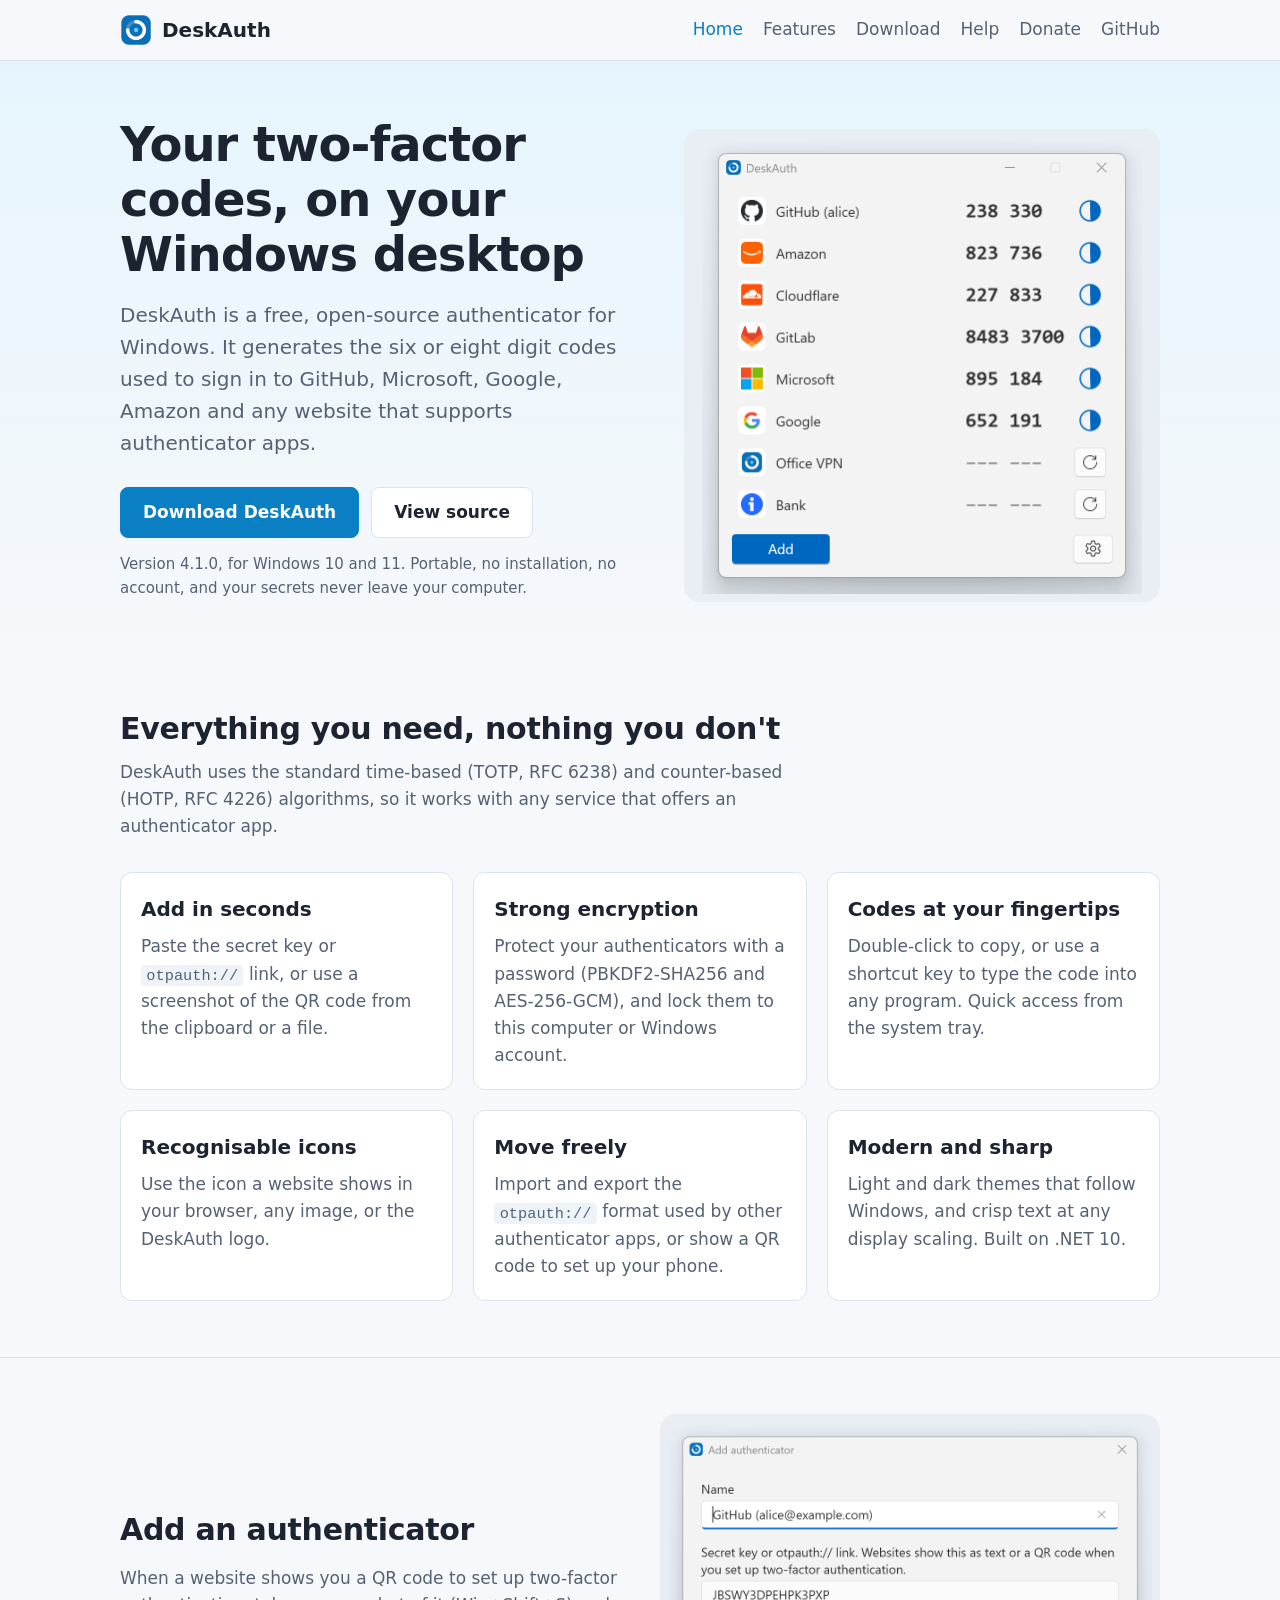
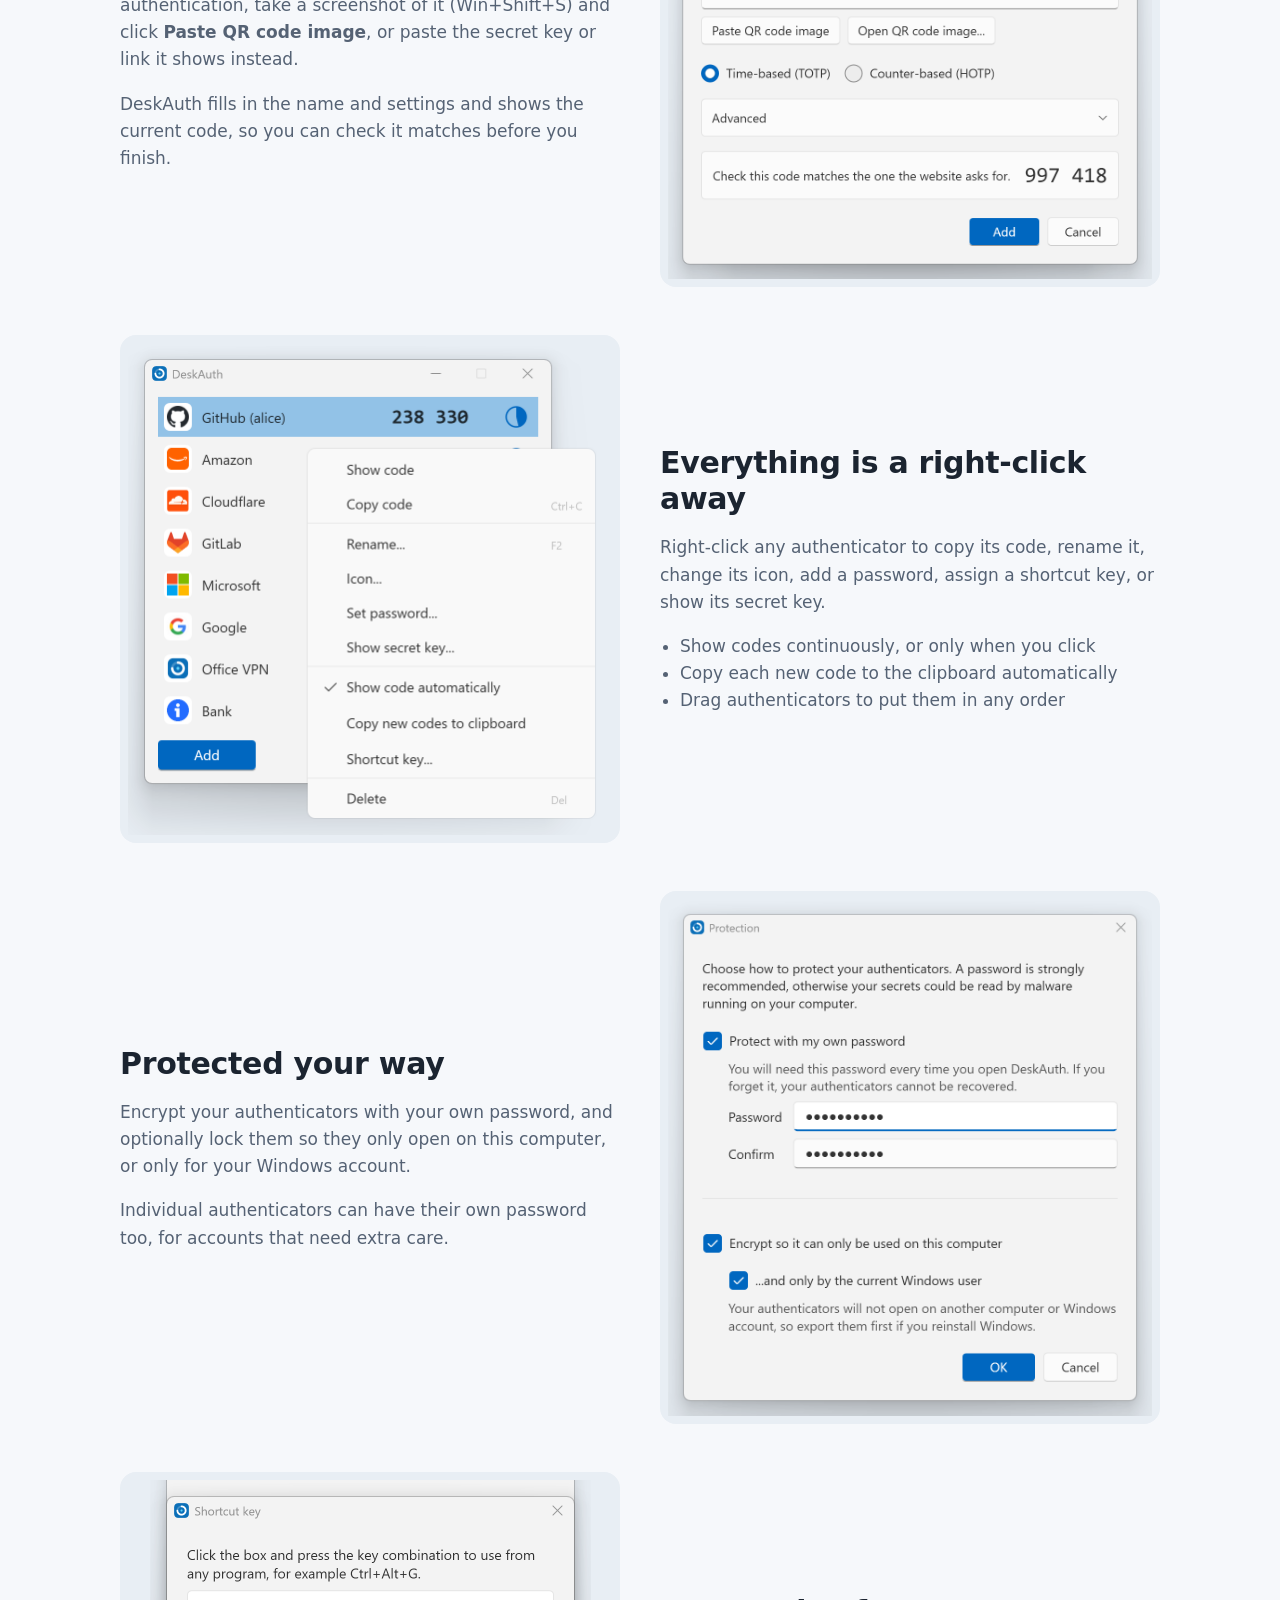
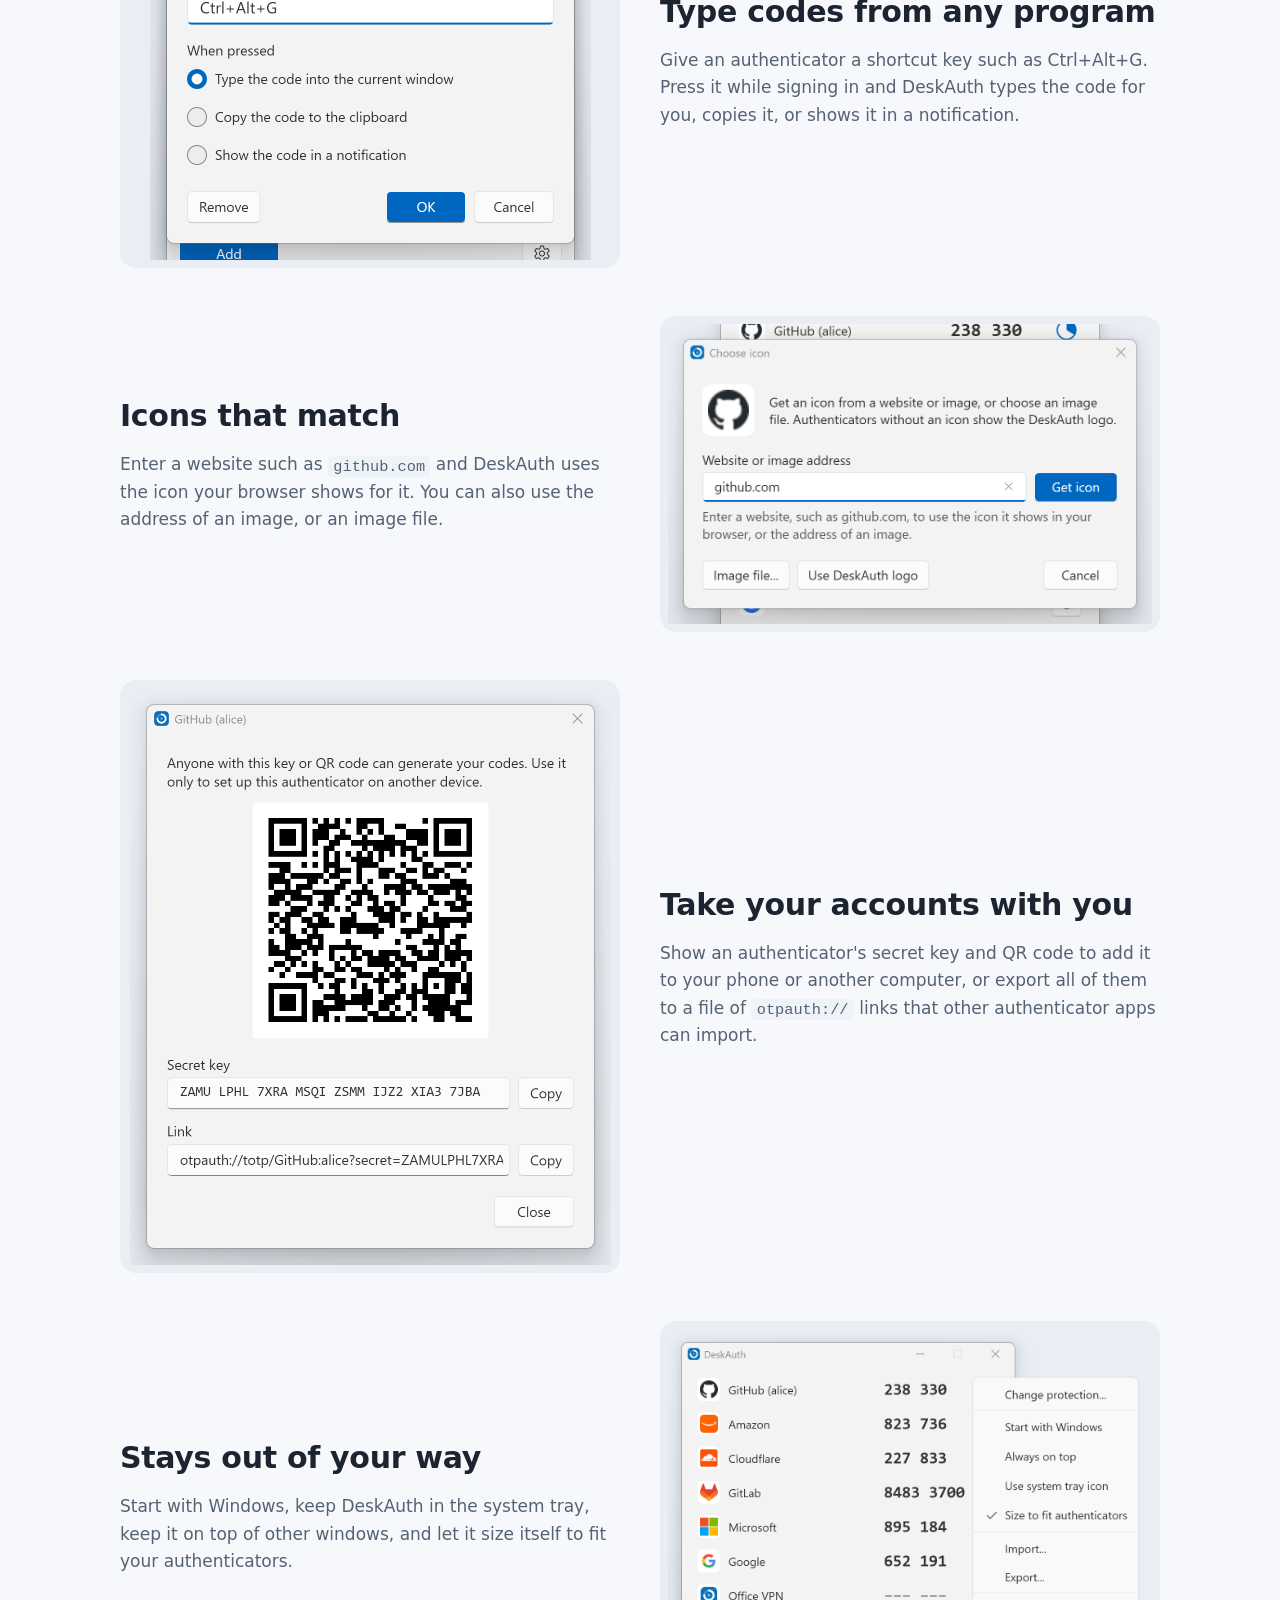
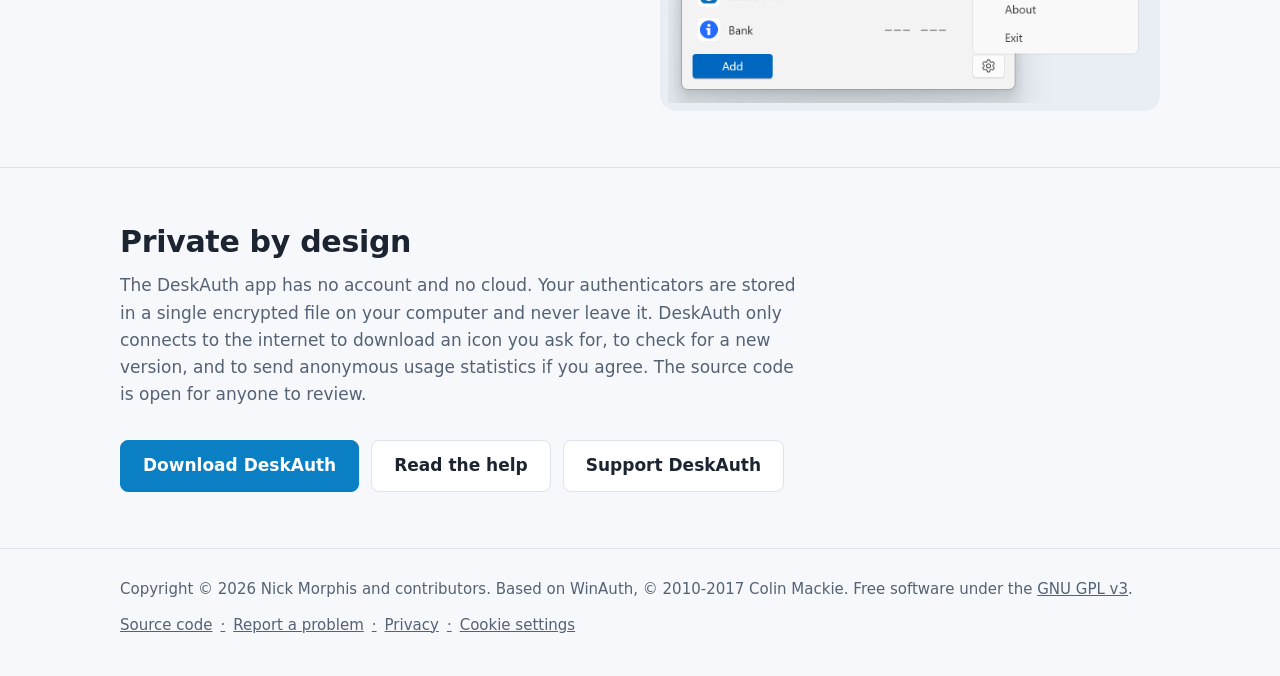
==== docs/index.html @ fa95bef2 "Notify users of new releases and keep the website on the latest version The app asks GitHub for the " ====
<!doctype html>
<html lang="en">
<head>
  <meta charset="utf-8">
  <meta name="viewport" content="width=device-width, initial-scale=1">
  <title>DeskAuth - Two-factor authenticator for Windows</title>
  <meta name="description" content="DeskAuth is a free, open-source two-factor authenticator for Windows. It generates TOTP and HOTP codes for GitHub, Microsoft, Google, Amazon and any site that supports authenticator apps.">
  <meta name="color-scheme" content="light dark">
  <link rel="canonical" href="https://deskauth.com/">
  <link rel="icon" href="favicon.ico">
  <link rel="stylesheet" href="css/site.css">
  <script src="js/analytics.js" defer></script>
</head>
<body>
  <header class="site-header">
    <div class="container">
      <a class="brand" href="index.html"><img src="images/logo-64.png" alt="" width="32" height="32">DeskAuth</a>
      <nav class="site-nav" aria-label="Main">
        <a href="index.html" aria-current="page">Home</a>
        <a href="#features">Features</a>
        <a href="download.html">Download</a>
        <a href="help.html">Help</a>
        <a href="donate.html">Donate</a>
        <a href="https://github.com/DeskAuth/DeskAuth">GitHub</a>
      </nav>
    </div>
  </header>

  <main>
    <div class="hero">
      <div class="container">
        <div>
          <h1>Your two-factor codes, on your Windows desktop</h1>
          <p class="lead">DeskAuth is a free, open-source authenticator for Windows. It generates the six or eight digit codes used to sign in to GitHub, Microsoft, Google, Amazon and any website that supports authenticator apps.</p>
          <div class="buttons">
            <a class="button primary" href="download.html">Download DeskAuth</a>
            <a class="button" href="https://github.com/DeskAuth/DeskAuth">View source</a>
          </div>
          <p class="note">Version <span data-version>4.1.0</span>, for Windows 10 and 11. Portable, no installation, no account, and your secrets never leave your computer.</p>
        </div>
        <div class="hero-shot stage">
          <picture>
            <source srcset="images/screenshots/main-dark.png" media="(prefers-color-scheme: dark)">
            <img src="images/screenshots/main.png" width="441" height="458" alt="The DeskAuth window showing codes for GitHub, Amazon, Cloudflare, GitLab, Microsoft and Google">
          </picture>
        </div>
      </div>
    </div>

    <section id="features">
      <div class="container">
        <h2>Everything you need, nothing you don't</h2>
        <p class="section-intro">DeskAuth uses the standard time-based (TOTP, RFC 6238) and counter-based (HOTP, RFC 4226) algorithms, so it works with any service that offers an authenticator app.</p>
        <div class="feature-grid">
          <div class="feature">
            <h3>Add in seconds</h3>
            <p>Paste the secret key or <code>otpauth://</code> link, or use a screenshot of the QR code from the clipboard or a file.</p>
          </div>
          <div class="feature">
            <h3>Strong encryption</h3>
            <p>Protect your authenticators with a password (PBKDF2-SHA256 and AES-256-GCM), and lock them to this computer or Windows account.</p>
          </div>
          <div class="feature">
            <h3>Codes at your fingertips</h3>
            <p>Double-click to copy, or use a shortcut key to type the code into any program. Quick access from the system tray.</p>
          </div>
          <div class="feature">
            <h3>Recognisable icons</h3>
            <p>Use the icon a website shows in your browser, any image, or the DeskAuth logo.</p>
          </div>
          <div class="feature">
            <h3>Move freely</h3>
            <p>Import and export the <code>otpauth://</code> format used by other authenticator apps, or show a QR code to set up your phone.</p>
          </div>
          <div class="feature">
            <h3>Modern and sharp</h3>
            <p>Light and dark themes that follow Windows, and crisp text at any display scaling. Built on .NET 10.</p>
          </div>
        </div>
      </div>
    </section>

    <section>
      <div class="container">
        <div class="showcase">
          <div class="showcase-text">
            <h2>Add an authenticator</h2>
            <p>When a website shows you a QR code to set up two-factor authentication, take a screenshot of it (Win+Shift+S) and click <strong>Paste QR code image</strong>, or paste the secret key or link it shows instead.</p>
            <p>DeskAuth fills in the name and settings and shows the current code, so you can check it matches before you finish.</p>
          </div>
          <div class="stage">
            <picture>
              <source srcset="images/screenshots/add-dark.png" media="(prefers-color-scheme: dark)">
              <img src="images/screenshots/add.png" width="541" height="510" alt="The Add authenticator dialog with a GitHub link filled in and the current code shown" loading="lazy">
            </picture>
          </div>
        </div>

        <div class="showcase reverse">
          <div class="showcase-text">
            <h2>Everything is a right-click away</h2>
            <p>Right-click any authenticator to copy its code, rename it, change its icon, add a password, assign a shortcut key, or show its secret key.</p>
            <ul>
              <li>Show codes continuously, or only when you click</li>
              <li>Copy each new code to the clipboard automatically</li>
              <li>Drag authenticators to put them in any order</li>
            </ul>
          </div>
          <div class="stage">
            <picture>
              <source srcset="images/screenshots/menu-dark.png" media="(prefers-color-scheme: dark)">
              <img src="images/screenshots/menu.png" width="485" height="493" alt="The right-click menu for an authenticator" loading="lazy">
            </picture>
          </div>
        </div>

        <div class="showcase">
          <div class="showcase-text">
            <h2>Protected your way</h2>
            <p>Encrypt your authenticators with your own password, and optionally lock them so they only open on this computer, or only for your Windows account.</p>
            <p>Individual authenticators can have their own password too, for accounts that need extra care.</p>
          </div>
          <div class="stage">
            <picture>
              <source srcset="images/screenshots/protection-dark.png" media="(prefers-color-scheme: dark)">
              <img src="images/screenshots/protection.png" width="521" height="557" alt="The Protection dialog with password and Windows account options" loading="lazy">
            </picture>
          </div>
        </div>

        <div class="showcase reverse">
          <div class="showcase-text">
            <h2>Type codes from any program</h2>
            <p>Give an authenticator a shortcut key such as Ctrl+Alt+G. Press it while signing in and DeskAuth types the code for you, copies it, or shows it in a notification.</p>
          </div>
          <div class="stage">
            <picture>
              <source srcset="images/screenshots/hotkey-dark.png" media="(prefers-color-scheme: dark)">
              <img src="images/screenshots/hotkey.png" width="441" height="380" alt="The Shortcut key dialog set to Ctrl+Alt+G" loading="lazy">
            </picture>
          </div>
        </div>

        <div class="showcase">
          <div class="showcase-text">
            <h2>Icons that match</h2>
            <p>Enter a website such as <code>github.com</code> and DeskAuth uses the icon your browser shows for it. You can also use the address of an image, or an image file.</p>
          </div>
          <div class="stage">
            <picture>
              <source srcset="images/screenshots/icon-dark.png" media="(prefers-color-scheme: dark)">
              <img src="images/screenshots/icon.png" width="521" height="324" alt="The Choose icon dialog with github.com entered" loading="lazy">
            </picture>
          </div>
        </div>

        <div class="showcase reverse">
          <div class="showcase-text">
            <h2>Take your accounts with you</h2>
            <p>Show an authenticator's secret key and QR code to add it to your phone or another computer, or export all of them to a file of <code>otpauth://</code> links that other authenticator apps can import.</p>
          </div>
          <div class="stage">
            <picture>
              <source srcset="images/screenshots/secret-dark.png" media="(prefers-color-scheme: dark)">
              <img src="images/screenshots/secret.png" width="481" height="576" alt="The secret key dialog showing a QR code, the key and the otpauth link" loading="lazy">
            </picture>
          </div>
        </div>

        <div class="showcase">
          <div class="showcase-text">
            <h2>Stays out of your way</h2>
            <p>Start with Windows, keep DeskAuth in the system tray, keep it on top of other windows, and let it size itself to fit your authenticators.</p>
          </div>
          <div class="stage">
            <picture>
              <source srcset="images/screenshots/options-dark.png" media="(prefers-color-scheme: dark)">
              <img src="images/screenshots/options.png" width="592" height="458" alt="The options menu" loading="lazy">
            </picture>
          </div>
        </div>
      </div>
    </section>

    <section>
      <div class="container">
        <h2>Private by design</h2>
        <p class="section-intro">The DeskAuth app has no account and no cloud. Your authenticators are stored in a single encrypted file on your computer and never leave it. DeskAuth only connects to the internet to download an icon you ask for, to check for a new version, and to send anonymous usage statistics if you agree. The source code is open for anyone to review.</p>
        <div class="buttons">
          <a class="button primary" href="download.html">Download DeskAuth</a>
          <a class="button" href="help.html">Read the help</a>
          <a class="button" href="donate.html">Support DeskAuth</a>
        </div>
      </div>
    </section>
  </main>

  <footer class="site-footer">
    <div class="container">
      <span>Copyright &copy; 2026 Nick Morphis and contributors. Based on WinAuth, &copy; 2010-2017 Colin Mackie. Free software under the <a href="https://github.com/DeskAuth/DeskAuth/blob/main/LICENSE">GNU GPL v3</a>.</span>
      <span class="footer-links"><a href="https://github.com/DeskAuth/DeskAuth">Source code</a><a href="https://github.com/DeskAuth/DeskAuth/issues">Report a problem</a><a href="privacy.html">Privacy</a><a href="privacy.html#choices" data-cookie-settings>Cookie settings</a></span>
    </div>
  </footer>
</body>
</html>
---- docs/css/site.css ----
/* WinAuth website */

:root {
  --bg: #f6f8fb;
  --surface: #ffffff;
  --surface-2: #eef3f8;
  --text: #1b2430;
  --text-muted: #556274;
  --border: #dbe3ec;
  --accent: #0b7fc4;
  --accent-strong: #075f94;
  --accent-soft: #dff1fb;
  --hero-from: #e6f5fd;
  --hero-to: #f6f8fb;
  --code-bg: #eef3f8;
  --warning-bg: #fff6e0;
  --warning-border: #f0c75e;
  --shadow: 0 1px 2px rgba(16, 32, 48, 0.06), 0 8px 24px rgba(16, 32, 48, 0.08);
  color-scheme: light;
}

@media (prefers-color-scheme: dark) {
  :root {
    --bg: #14181e;
    --surface: #1c2129;
    --surface-2: #232a34;
    --text: #e6ebf1;
    --text-muted: #9aa7b6;
    --border: #2e3744;
    --accent: #4cc2f5;
    --accent-strong: #8ad7f9;
    --accent-soft: #15364a;
    --hero-from: #10283a;
    --hero-to: #14181e;
    --code-bg: #232a34;
    --warning-bg: #3a2f12;
    --warning-border: #8a6d1c;
    --shadow: 0 1px 2px rgba(0, 0, 0, 0.3), 0 8px 24px rgba(0, 0, 0, 0.35);
    color-scheme: dark;
  }
}

* {
  box-sizing: border-box;
}

html {
  scroll-behavior: smooth;
}

body {
  margin: 0;
  background: var(--bg);
  color: var(--text);
  font-family: "Segoe UI Variable Text", "Segoe UI", system-ui, -apple-system, "Helvetica Neue", Arial, sans-serif;
  font-size: 17px;
  line-height: 1.6;
}

img {
  max-width: 100%;
  height: auto;
}

a {
  color: var(--accent);
}

a:hover {
  color: var(--accent-strong);
}

code {
  font-family: Consolas, "Cascadia Mono", ui-monospace, monospace;
  font-size: 0.9em;
  background: var(--code-bg);
  padding: 0.1em 0.35em;
  border-radius: 4px;
}

pre {
  background: var(--code-bg);
  padding: 14px 16px;
  border-radius: 8px;
  overflow-x: auto;
}

pre code {
  padding: 0;
  background: none;
}

.container {
  width: 100%;
  max-width: 1080px;
  margin: 0 auto;
  padding: 0 20px;
}

/* header */

.site-header {
  position: sticky;
  top: 0;
  z-index: 10;
  background: color-mix(in srgb, var(--bg) 88%, transparent);
  backdrop-filter: blur(10px);
  border-bottom: 1px solid var(--border);
}

.site-header .container {
  display: flex;
  align-items: center;
  justify-content: space-between;
  gap: 16px;
  min-height: 60px;
}

.brand {
  display: flex;
  align-items: center;
  gap: 10px;
  font-weight: 600;
  font-size: 20px;
  color: var(--text);
  text-decoration: none;
}

.brand img {
  width: 32px;
  height: 32px;
}

.site-nav {
  display: flex;
  flex-wrap: wrap;
  gap: 4px 20px;
}

.site-nav a {
  color: var(--text-muted);
  text-decoration: none;
  font-weight: 500;
}

.site-nav a:hover,
.site-nav a[aria-current="page"] {
  color: var(--accent);
}

/* hero */

.hero {
  background: linear-gradient(180deg, var(--hero-from), var(--hero-to));
  padding: 56px 0 40px;
}

.hero .container {
  display: grid;
  grid-template-columns: 1.1fr 1fr;
  gap: 40px;
  align-items: center;
}

.hero h1 {
  font-size: clamp(32px, 5vw, 48px);
  line-height: 1.15;
  margin: 0 0 16px;
  letter-spacing: -0.02em;
}

.hero p.lead {
  font-size: 20px;
  color: var(--text-muted);
  margin: 0 0 28px;
}

.hero-shot img {
  display: block;
  margin: 0 auto;
  width: 100%;
  max-width: 440px;
}

.buttons {
  display: flex;
  flex-wrap: wrap;
  gap: 12px;
}

.button {
  display: inline-block;
  padding: 11px 22px;
  border-radius: 8px;
  font-weight: 600;
  text-decoration: none;
  border: 1px solid var(--border);
  color: var(--text);
  background: var(--surface);
}

.button:hover {
  color: var(--text);
  border-color: var(--accent);
}

.button.primary {
  background: var(--accent);
  border-color: var(--accent);
  color: #fff;
}

@media (prefers-color-scheme: dark) {
  .button.primary {
    color: #0b1a24;
  }
}

.button.primary:hover {
  background: var(--accent-strong);
  border-color: var(--accent-strong);
}

.hero .note {
  margin-top: 14px;
  font-size: 15px;
  color: var(--text-muted);
}

/* sections */

section {
  padding: 56px 0;
}

section + section {
  border-top: 1px solid var(--border);
}

h2 {
  font-size: 30px;
  line-height: 1.2;
  margin: 0 0 12px;
  letter-spacing: -0.01em;
}

h3 {
  font-size: 20px;
  margin: 0 0 8px;
}

.section-intro {
  color: var(--text-muted);
  max-width: 680px;
  margin: 0 0 32px;
}

.feature-grid {
  display: grid;
  grid-template-columns: repeat(3, 1fr);
  gap: 20px;
}

.feature {
  background: var(--surface);
  border: 1px solid var(--border);
  border-radius: 12px;
  padding: 20px;
}

.feature p {
  margin: 0;
  color: var(--text-muted);
}

/* screenshot rows */

.showcase {
  display: grid;
  grid-template-columns: 1fr 1fr;
  gap: 40px;
  align-items: center;
  margin-bottom: 48px;
}

.showcase:last-child {
  margin-bottom: 0;
}

.showcase.reverse .showcase-text {
  order: 2;
}

.showcase-text p {
  color: var(--text-muted);
}

.showcase-text ul {
  color: var(--text-muted);
  padding-left: 20px;
}

.showcase img {
  display: block;
  margin: 0 auto;
}

/* page content (download, help) */

.page {
  padding: 48px 0 64px;
}

.page .container {
  max-width: 820px;
}

.page h1 {
  font-size: 38px;
  margin: 0 0 12px;
}

.page h2 {
  margin-top: 40px;
  font-size: 26px;
}

.page h3 {
  margin-top: 28px;
}

.page p,
.page li {
  color: var(--text);
}

.callout {
  background: var(--warning-bg);
  border: 1px solid var(--warning-border);
  border-radius: 10px;
  padding: 14px 18px;
  margin: 20px 0;
}

.callout p {
  margin: 0;
}

.card {
  background: var(--surface);
  border: 1px solid var(--border);
  border-radius: 12px;
  padding: 20px 24px;
  margin: 20px 0;
}

.toc {
  background: var(--surface);
  border: 1px solid var(--border);
  border-radius: 12px;
  padding: 16px 24px;
}

.toc ul {
  margin: 8px 0 0;
  padding-left: 20px;
}

/* footer */

.site-footer {
  border-top: 1px solid var(--border);
  padding: 28px 0 40px;
  color: var(--text-muted);
  font-size: 15px;
}

.site-footer .container {
  display: flex;
  flex-wrap: wrap;
  justify-content: space-between;
  gap: 12px;
}

.site-footer a {
  color: var(--text-muted);
}

/* narrow screens */

@media (max-width: 860px) {
  .hero .container,
  .showcase {
    grid-template-columns: 1fr;
  }

  .showcase.reverse .showcase-text {
    order: 0;
  }

  .feature-grid {
    grid-template-columns: 1fr 1fr;
  }
}

@media (max-width: 560px) {
  body {
    font-size: 16px;
  }

  .feature-grid {
    grid-template-columns: 1fr;
  }

  .site-header .container {
    flex-direction: column;
    align-items: flex-start;
    padding-top: 10px;
    padding-bottom: 10px;
  }

  .hero {
    padding-top: 36px;
  }

  section {
    padding: 40px 0;
  }
}

/* screenshots sit on a panel the same color as their background */

.stage {
  background: #e8eef4;
  border-radius: 16px;
  padding: 8px;
  display: flex;
  justify-content: center;
}

@media (prefers-color-scheme: dark) {
  .stage {
    background: #20242b;
  }
}

.stage picture {
  display: block;
}

/* let screenshots and grid columns shrink on narrow screens */

.hero .container > *,
.showcase > *,
.feature-grid > * {
  min-width: 0;
}

.stage picture,
.stage > img {
  min-width: 0;
  max-width: 100%;
}

/* cookie consent banner, added by js/analytics.js */

.consent {
  position: fixed;
  z-index: 20;
  left: 16px;
  right: 16px;
  bottom: 16px;
  max-width: 760px;
  margin: 0 auto;
  display: flex;
  flex-wrap: wrap;
  align-items: center;
  gap: 12px 20px;
  padding: 16px 20px;
  background: var(--surface);
  color: var(--text);
  border: 1px solid var(--border);
  border-radius: 12px;
  box-shadow: var(--shadow);
}

.consent[hidden] {
  display: none;
}

.consent-text {
  flex: 1 1 360px;
  margin: 0;
  font-size: 15px;
}

.consent-buttons {
  display: flex;
  gap: 10px;
}

.consent .button {
  font: inherit;
  font-weight: 600;
  cursor: pointer;
  min-width: 96px;
}

.footer-links a + a::before {
  content: "·";
  margin: 0 8px;
  color: var(--text-muted);
}

/* donate page */

.donate-grid {
  display: grid;
  grid-template-columns: repeat(auto-fill, minmax(240px, 1fr));
  gap: 20px;
  margin: 24px 0 8px;
}

.donate-card {
  min-width: 0;
  display: flex;
  flex-direction: column;
  align-items: center;
  gap: 12px;
  padding: 20px;
  background: var(--surface);
  border: 1px solid var(--border);
  border-radius: 12px;
  text-align: center;
}

.donate-card h2 {
  margin: 0;
  font-size: 22px;
}

.donate-card .ticker {
  font-size: 15px;
  font-weight: 500;
  color: var(--text-muted);
}

.donate-card .network {
  margin: -6px 0 0;
  font-size: 14px;
  color: var(--text-muted);
}

.donate-card img {
  border-radius: 8px;
}

.donate-card .address {
  display: block;
  max-width: 100%;
  word-break: break-all;
  font-size: 14px;
  user-select: all;
}

.donate-card .button {
  font: inherit;
  font-weight: 600;
  cursor: pointer;
}
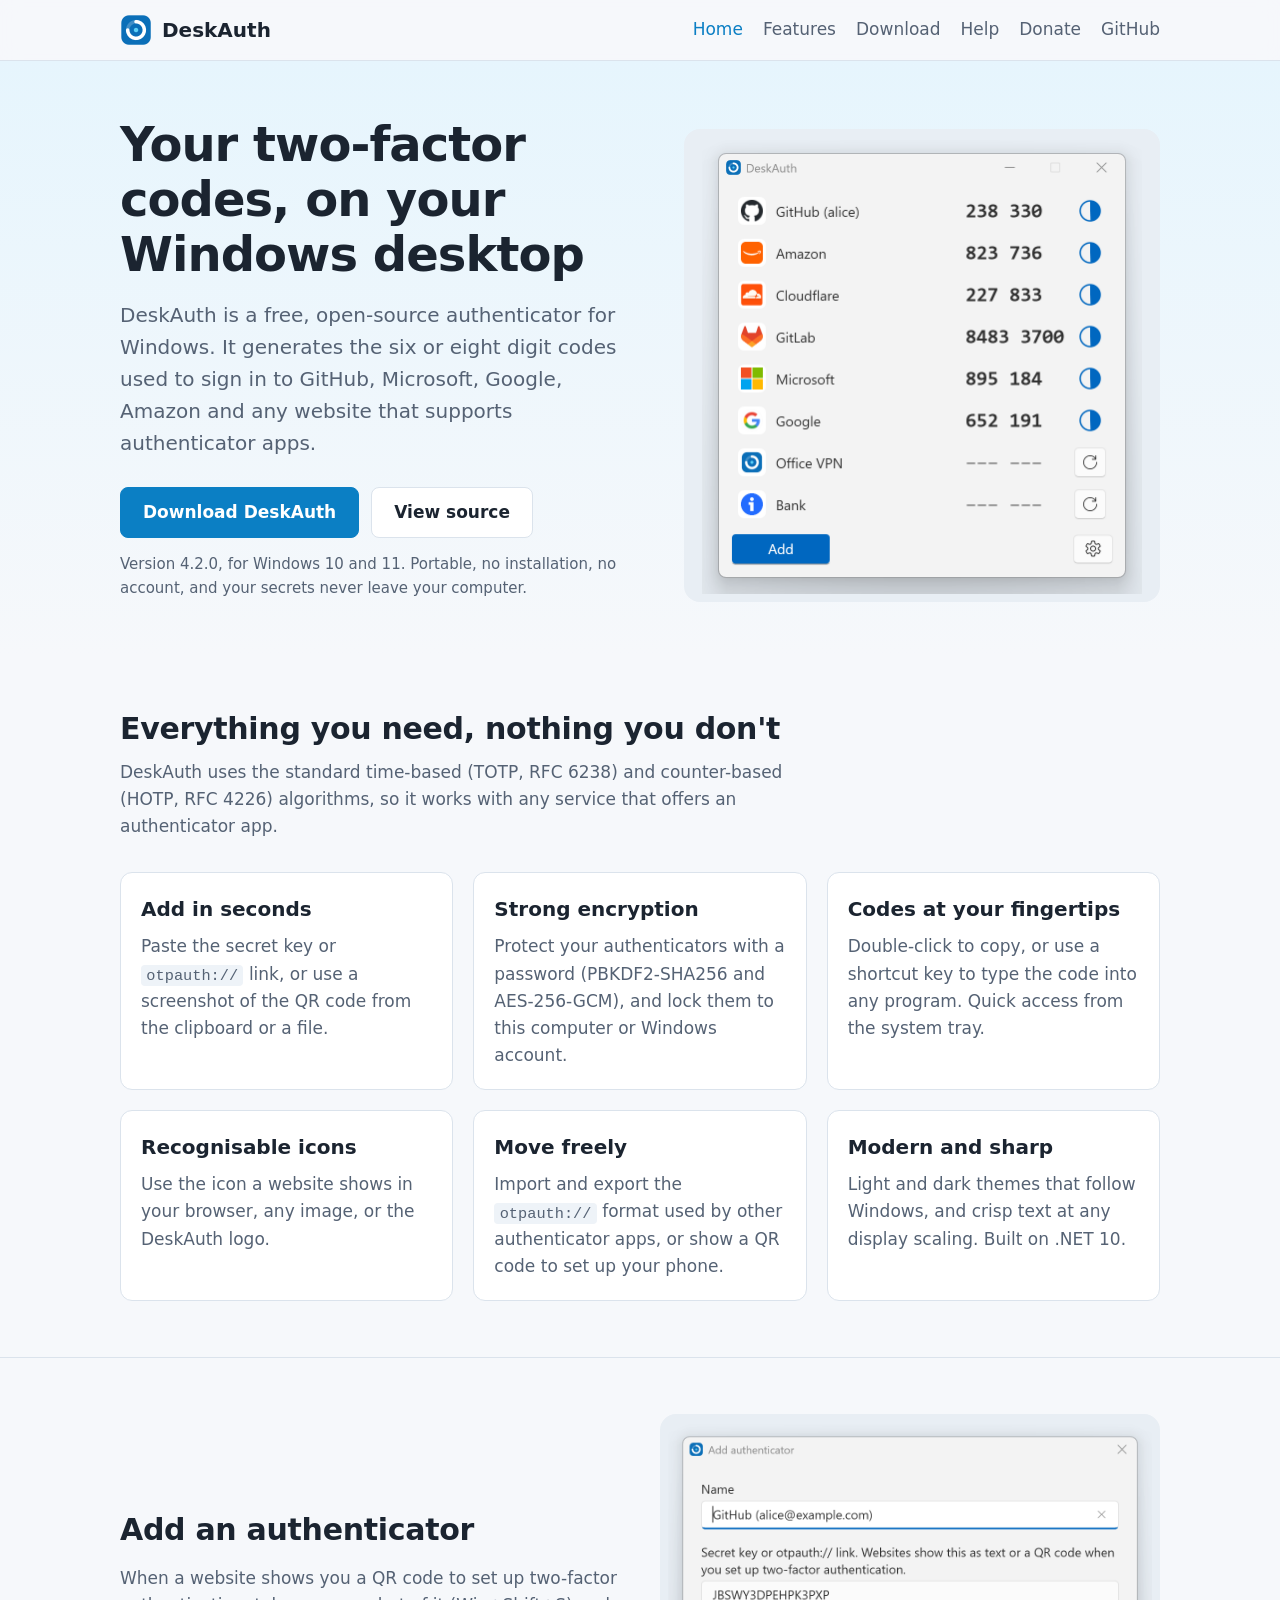
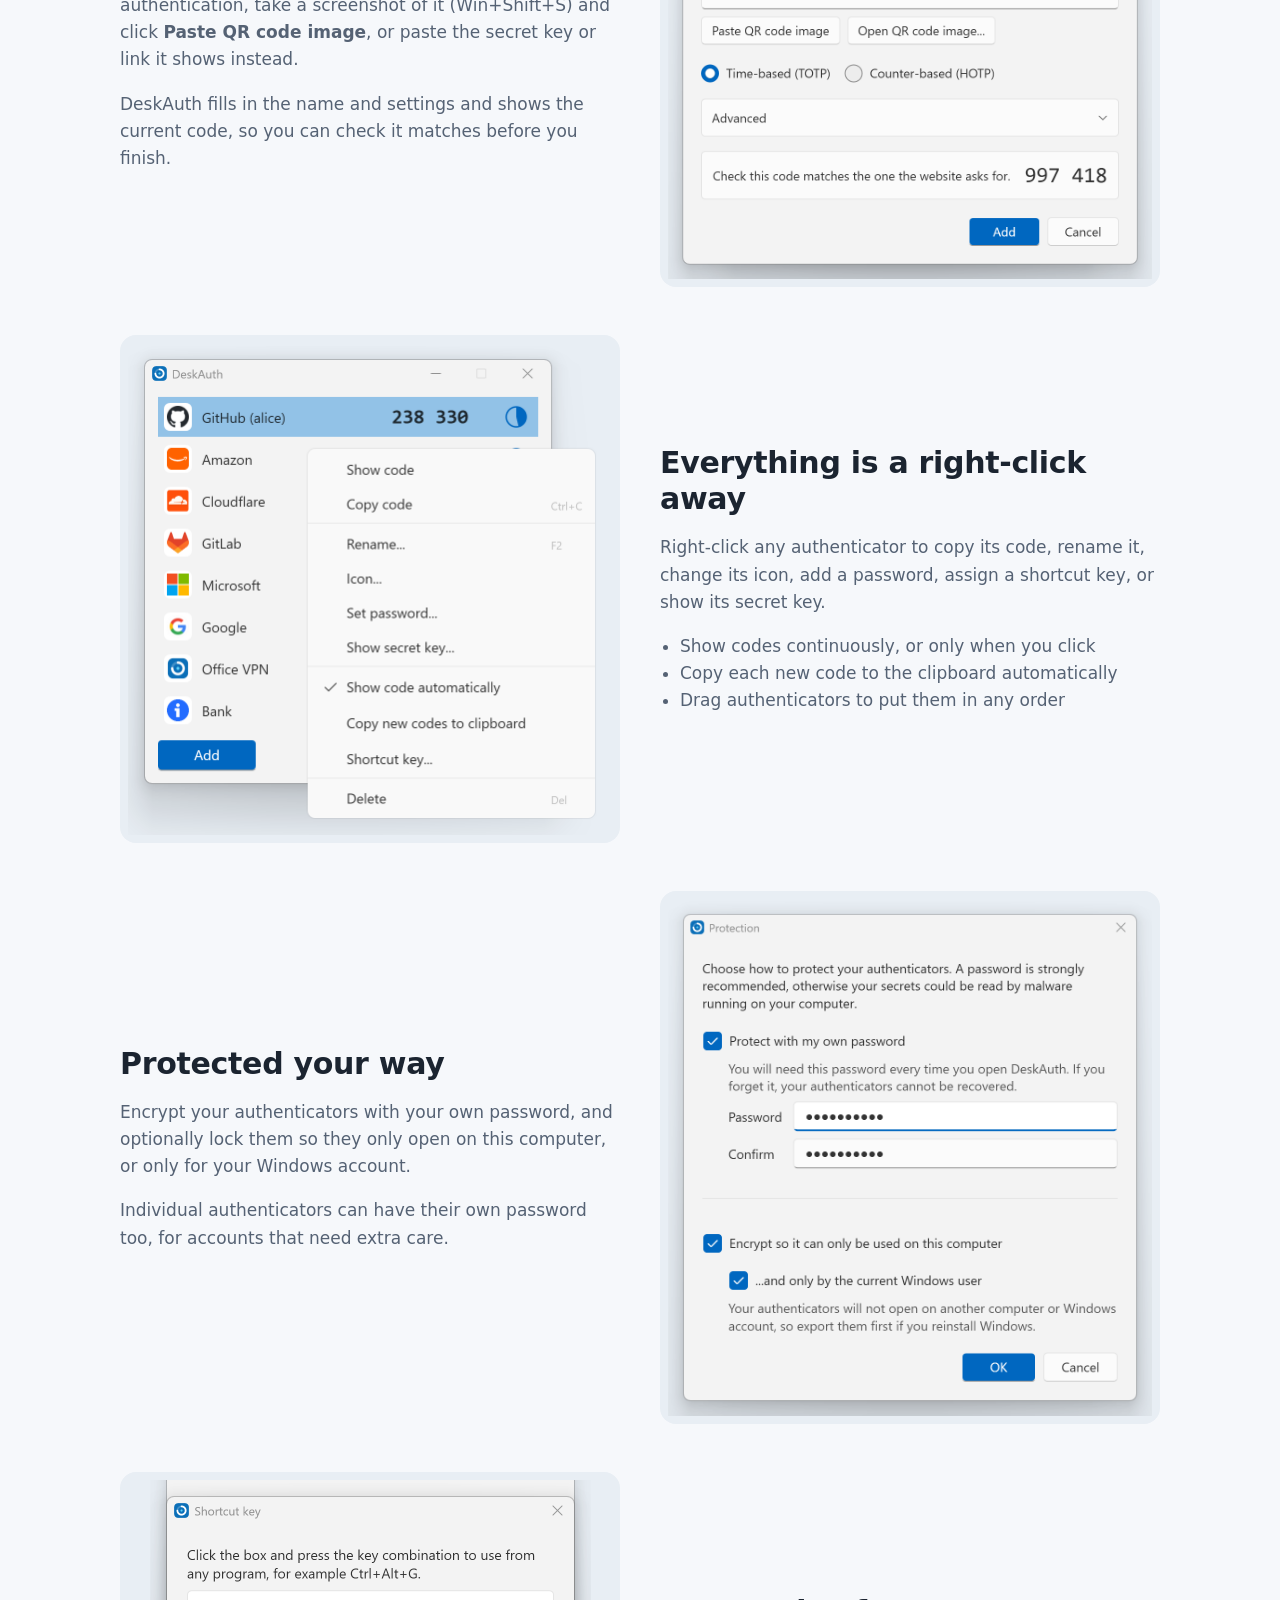
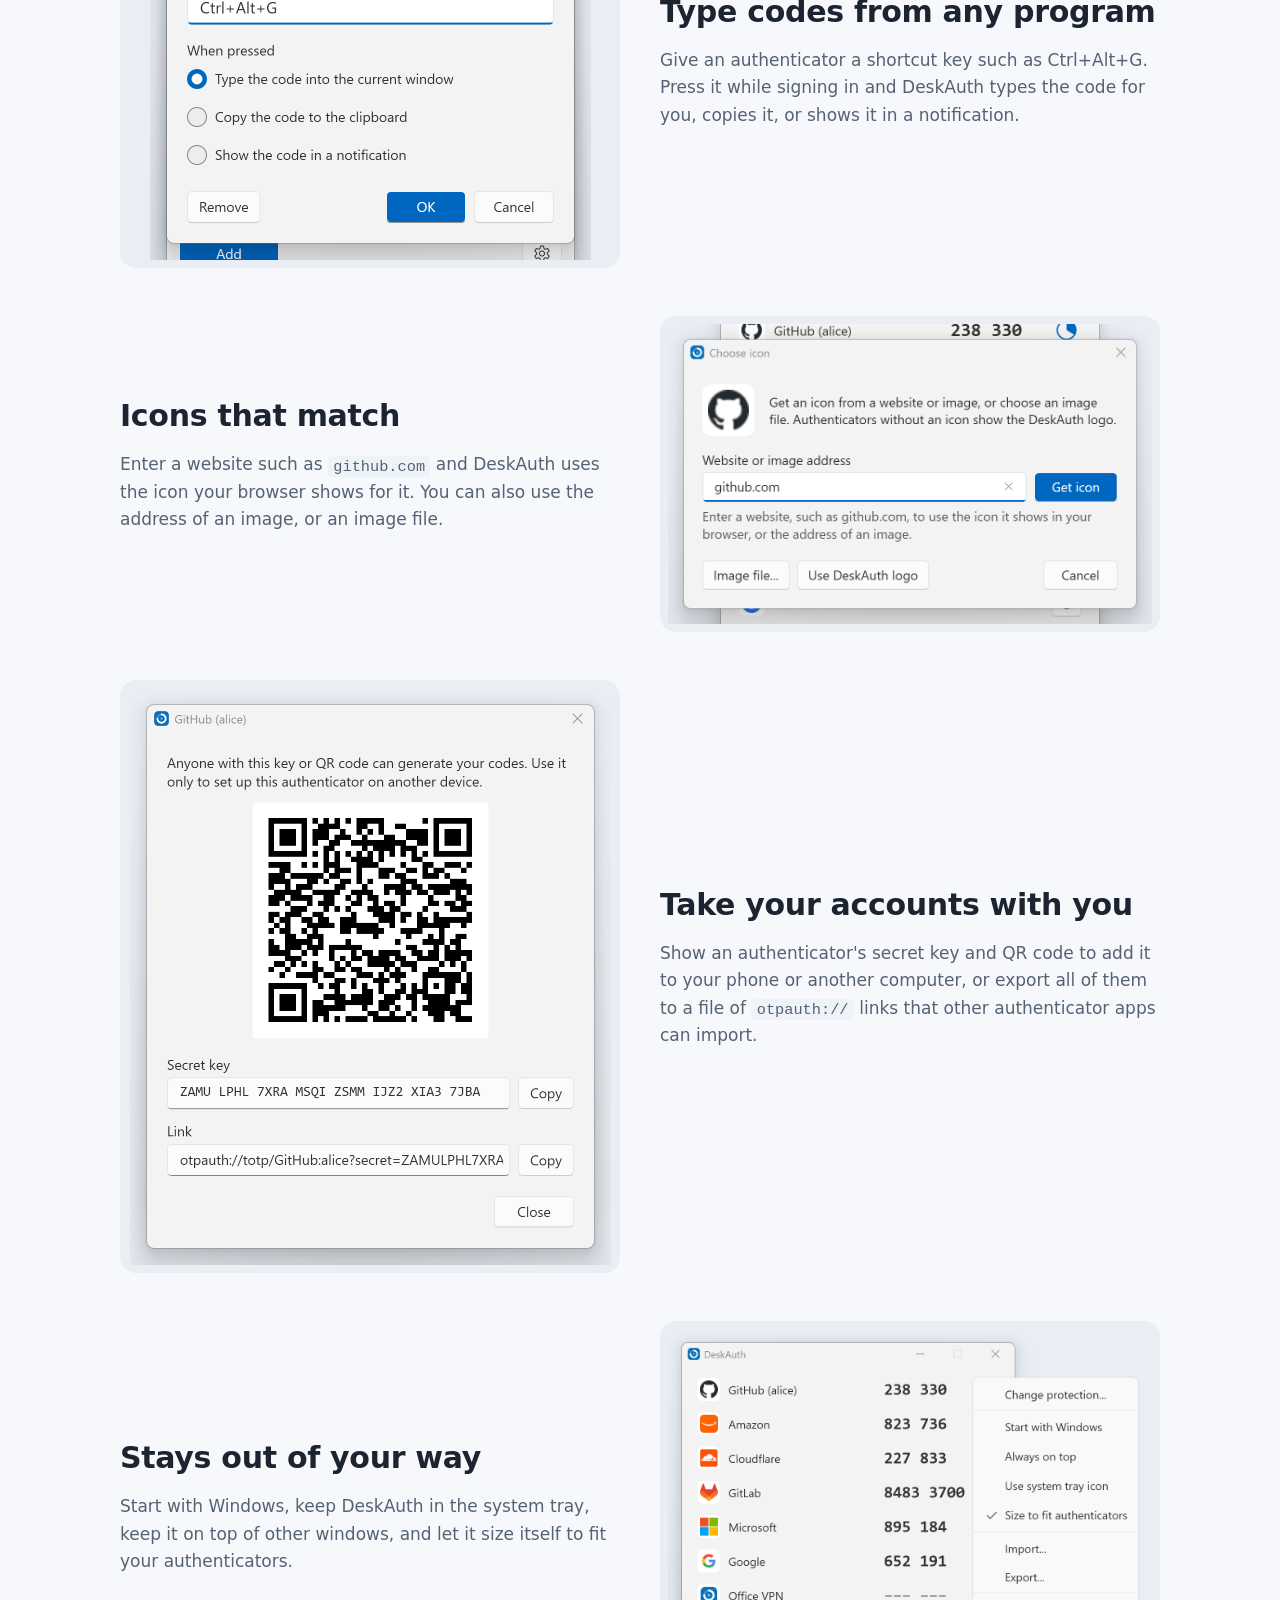
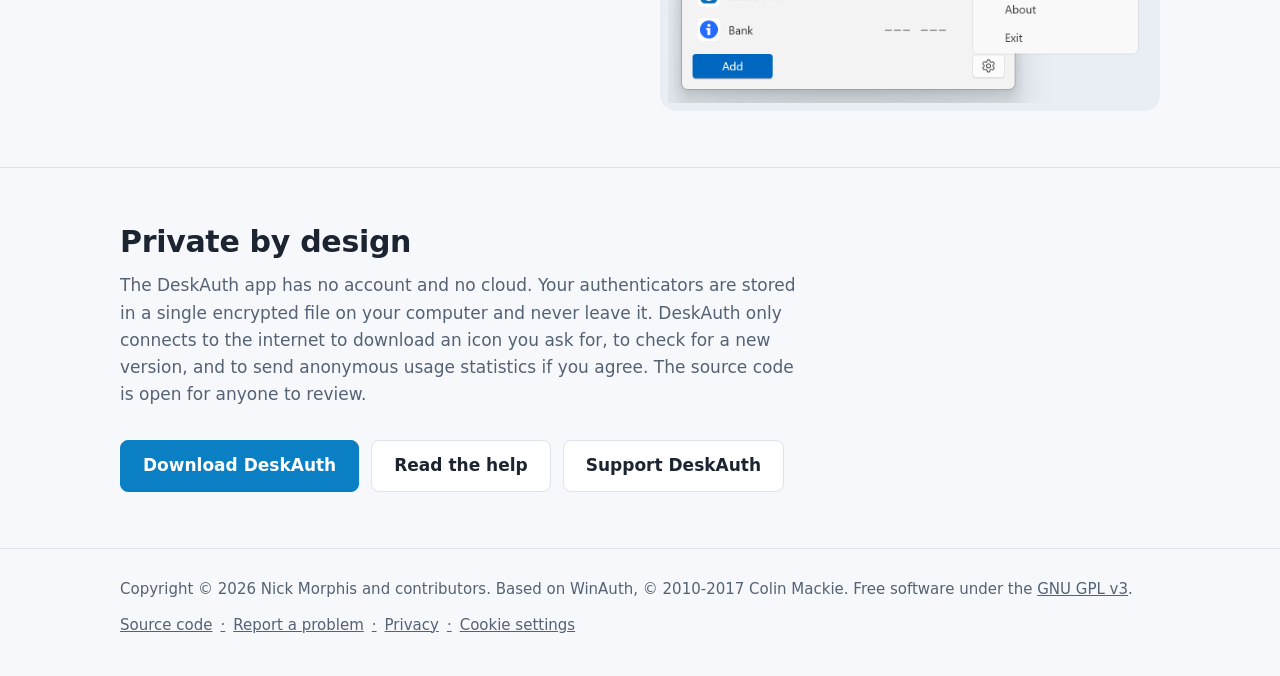
==== commit aa8057e3: "Show DeskAuth 4.2.0 on the website" ====
--- a/docs/index.html
+++ b/docs/index.html
@@ -36,7 +36,7 @@
             <a class="button primary" href="download.html">Download DeskAuth</a>
             <a class="button" href="https://github.com/DeskAuth/DeskAuth">View source</a>
           </div>
-          <p class="note">Version <span data-version>4.1.0</span>, for Windows 10 and 11. Portable, no installation, no account, and your secrets never leave your computer.</p>
+          <p class="note">Version <span data-version>4.2.0</span>, for Windows 10 and 11. Portable, no installation, no account, and your secrets never leave your computer.</p>
         </div>
         <div class="hero-shot stage">
           <picture>
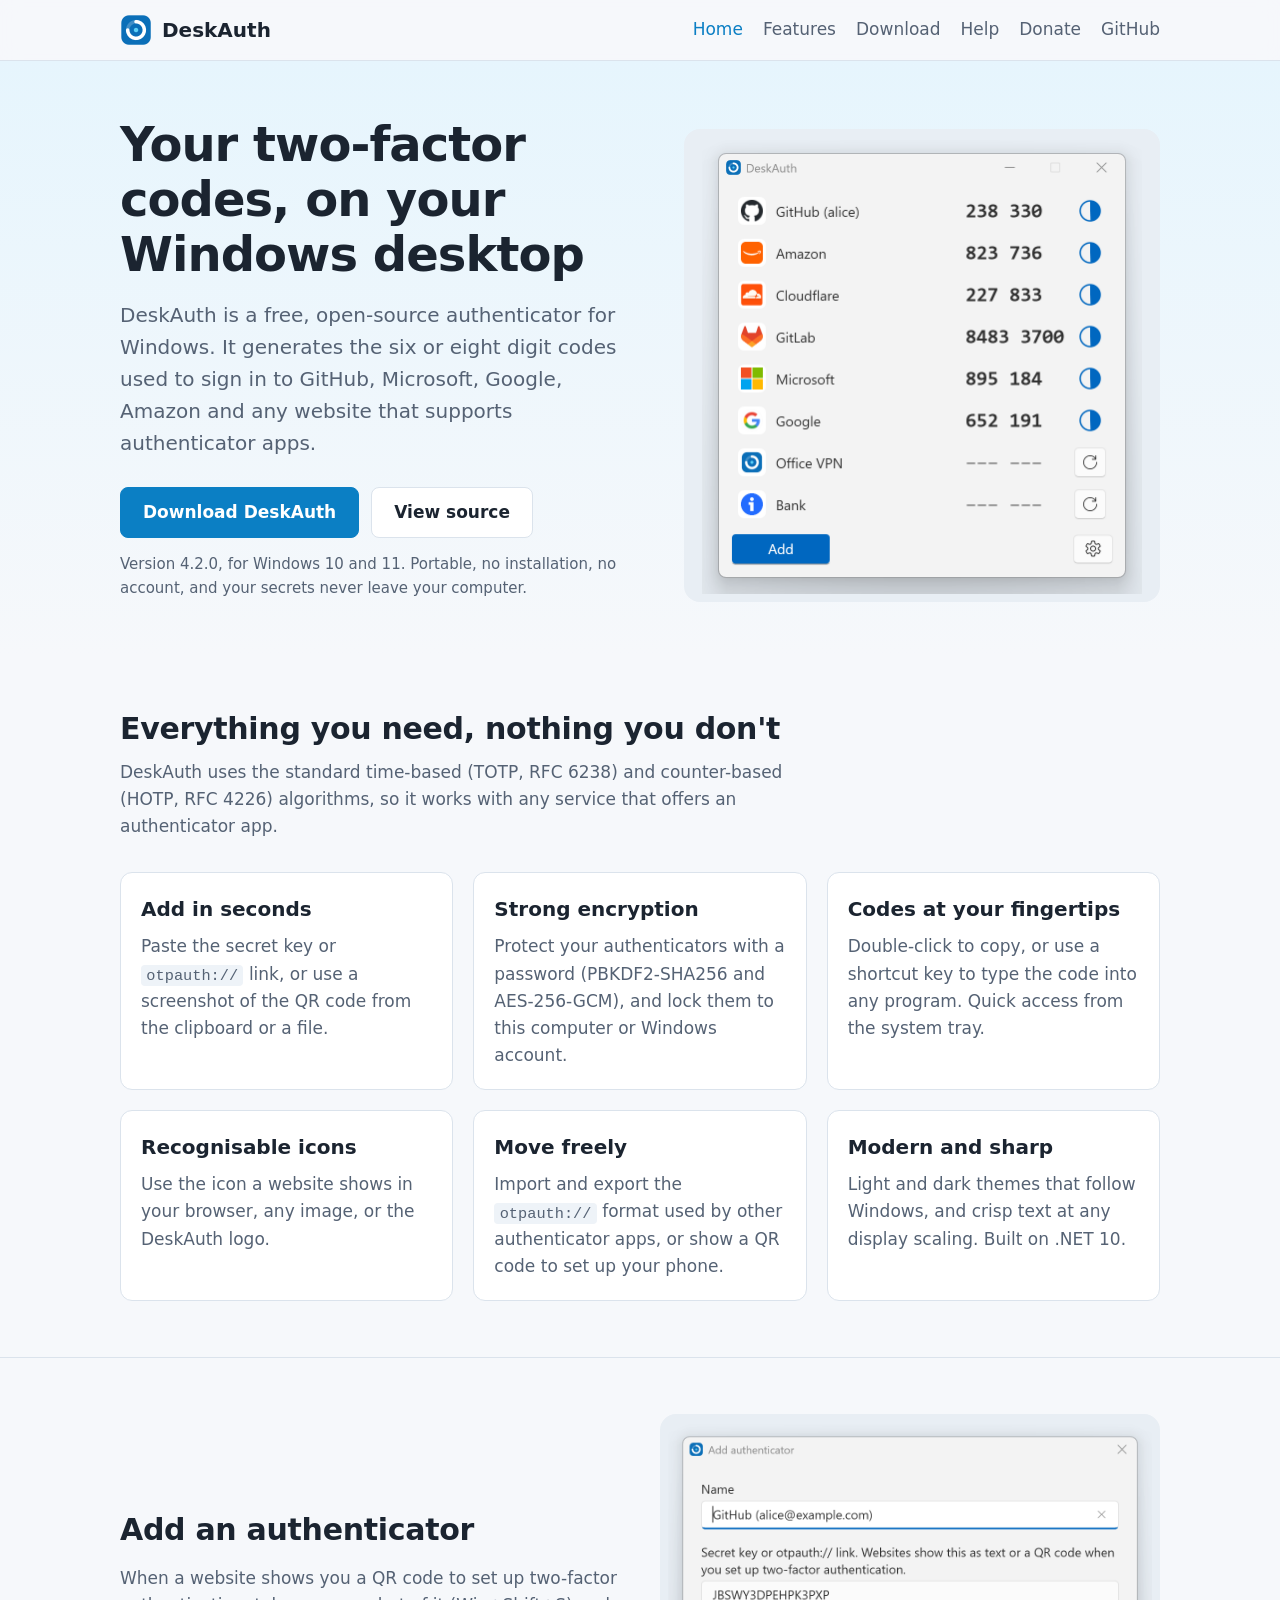
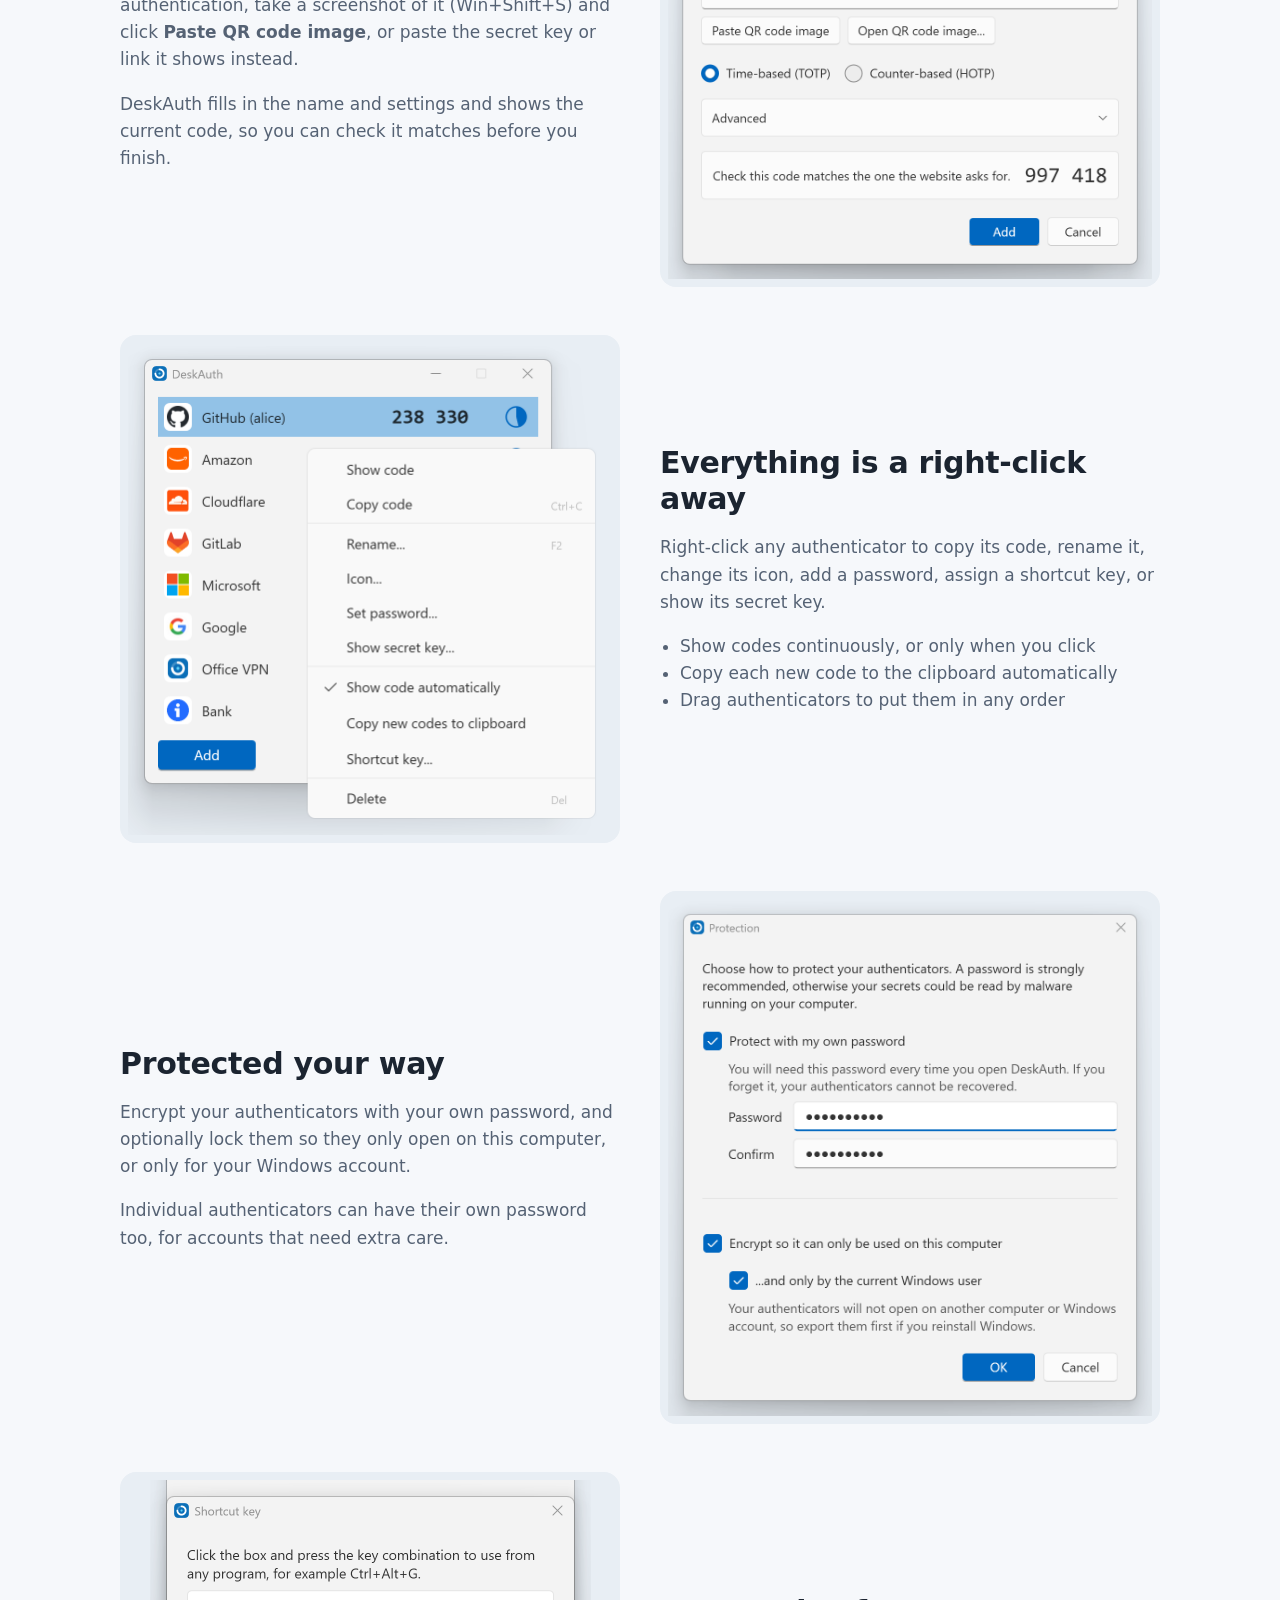
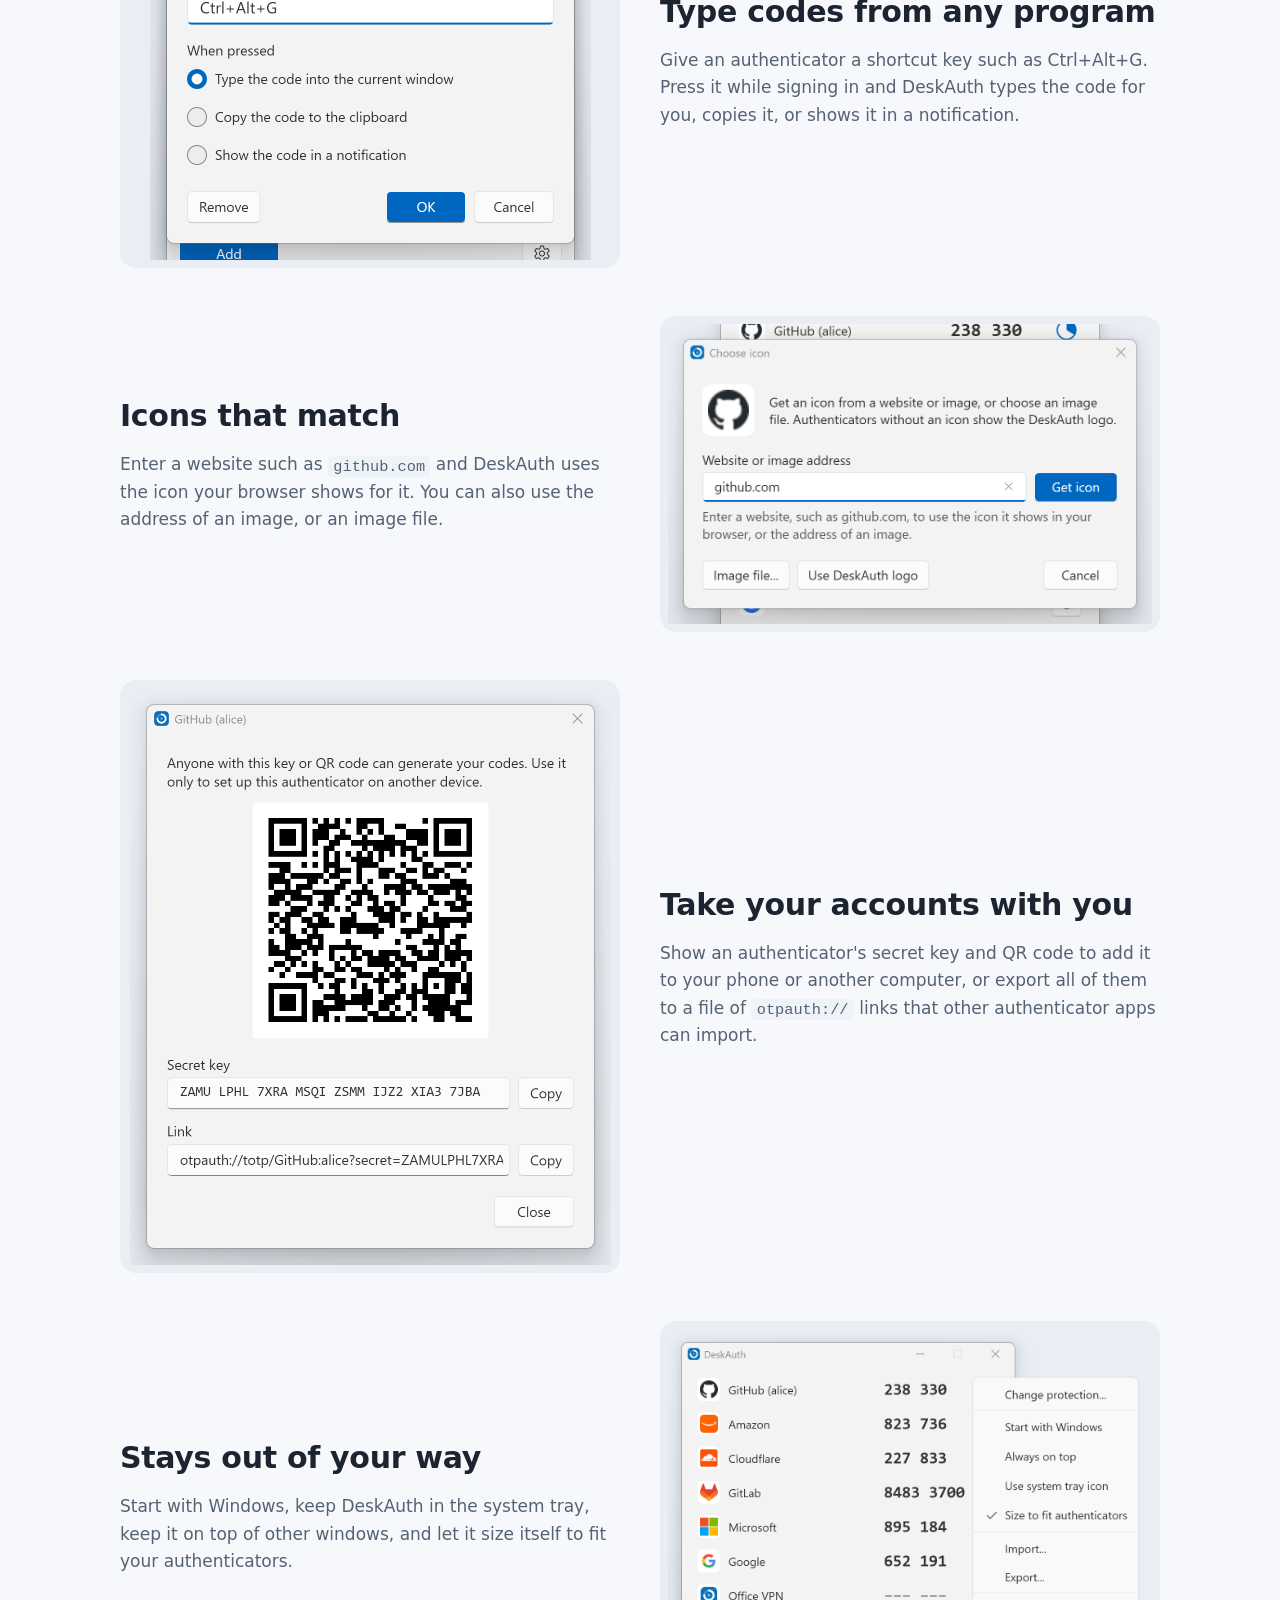
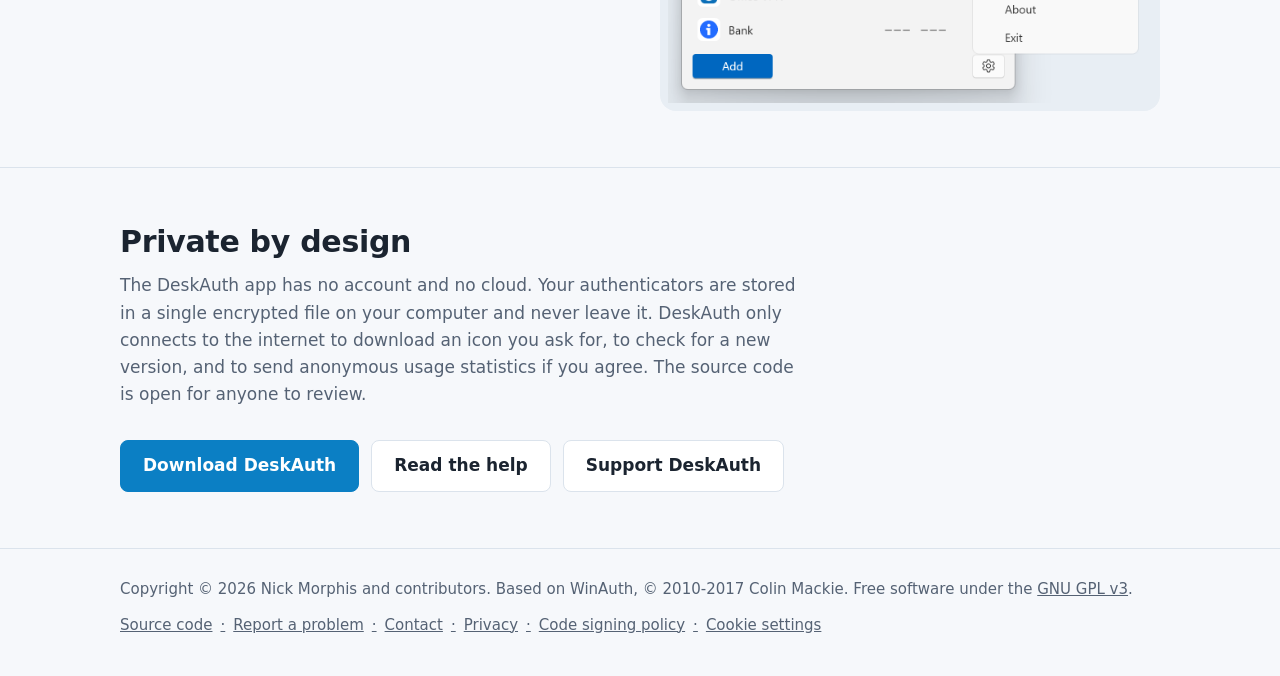
==== commit 06732f40: "Add contact addresses and prepare for SignPath code signing Contact addresses: - SECURITY.md and /.w" ====
--- a/docs/index.html
+++ b/docs/index.html
@@ -198,7 +198,7 @@
   <footer class="site-footer">
     <div class="container">
       <span>Copyright &copy; 2026 Nick Morphis and contributors. Based on WinAuth, &copy; 2010-2017 Colin Mackie. Free software under the <a href="https://github.com/DeskAuth/DeskAuth/blob/main/LICENSE">GNU GPL v3</a>.</span>
-      <span class="footer-links"><a href="https://github.com/DeskAuth/DeskAuth">Source code</a><a href="https://github.com/DeskAuth/DeskAuth/issues">Report a problem</a><a href="privacy.html">Privacy</a><a href="privacy.html#choices" data-cookie-settings>Cookie settings</a></span>
+      <span class="footer-links"><a href="https://github.com/DeskAuth/DeskAuth">Source code</a><a href="https://github.com/DeskAuth/DeskAuth/issues">Report a problem</a><a href="mailto:contact@deskauth.com">Contact</a><a href="privacy.html">Privacy</a><a href="code-signing.html">Code signing policy</a><a href="privacy.html#choices" data-cookie-settings>Cookie settings</a></span>
     </div>
   </footer>
 </body>
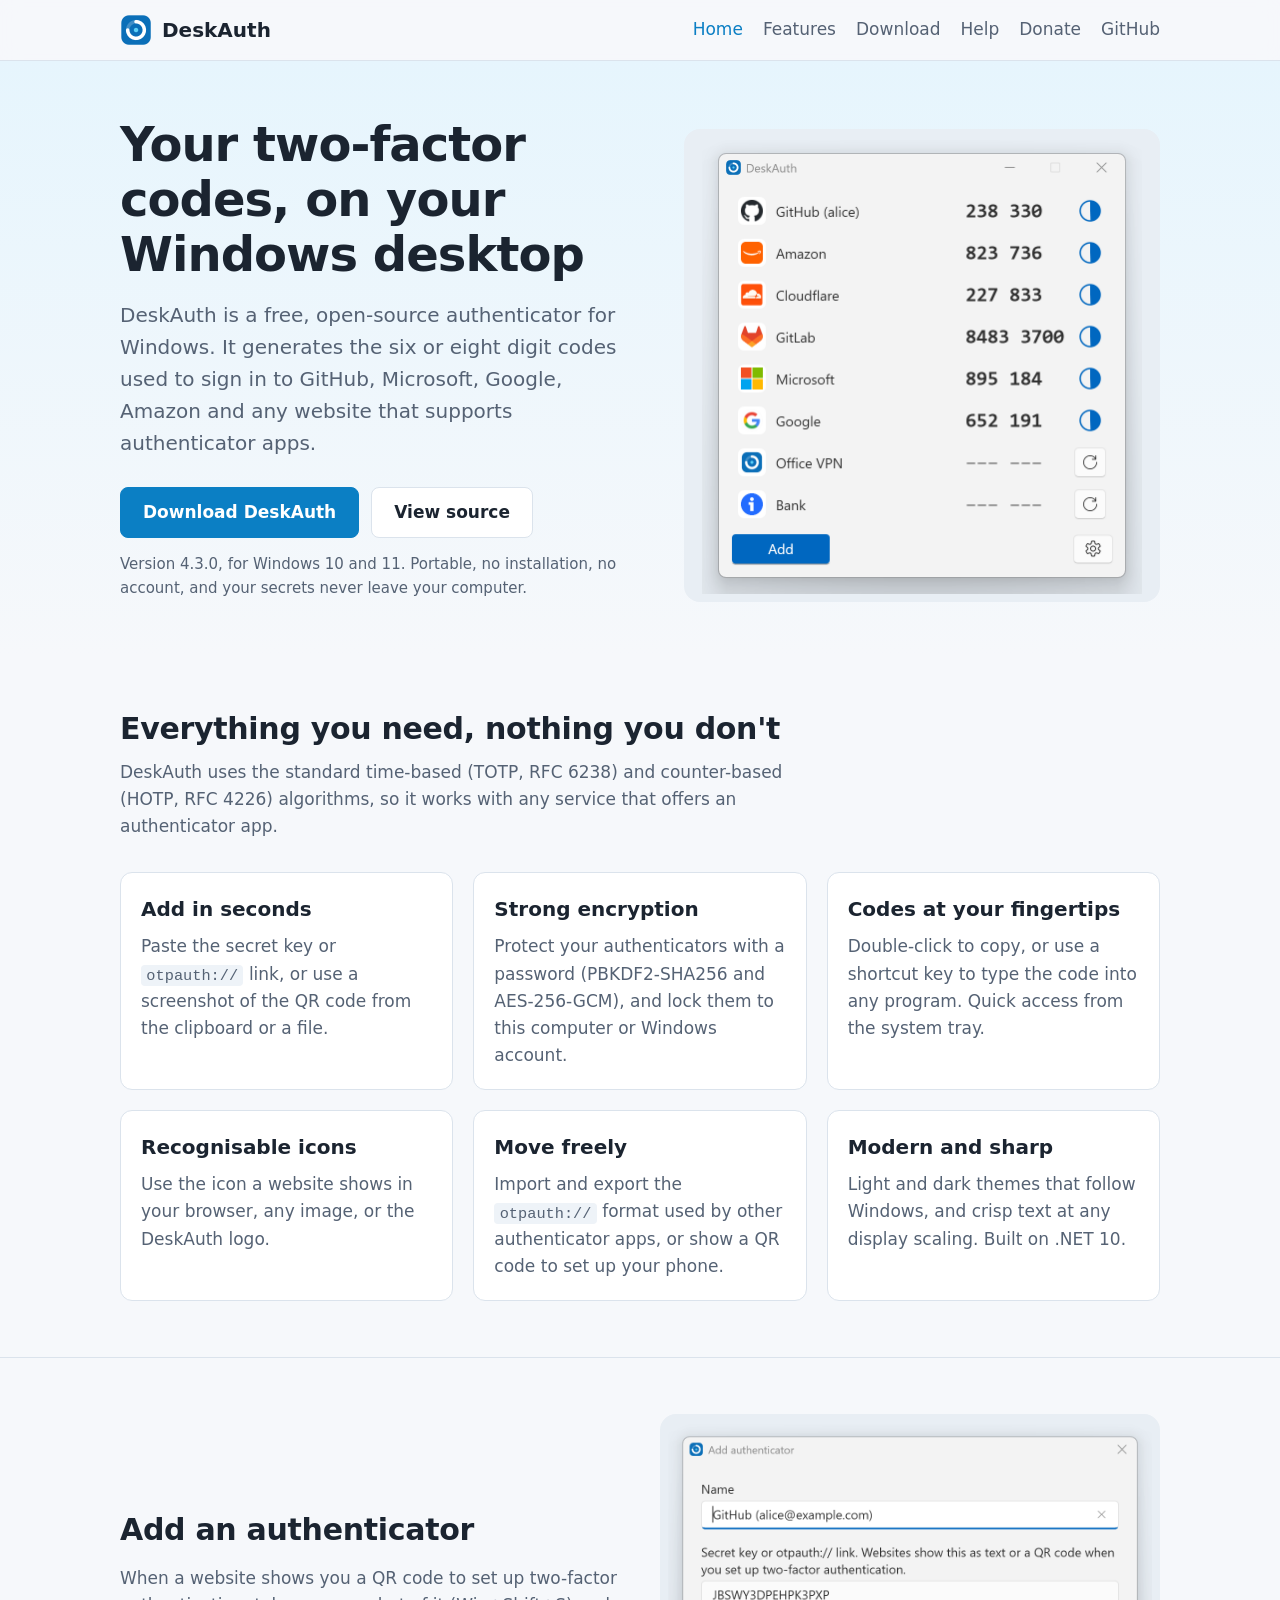
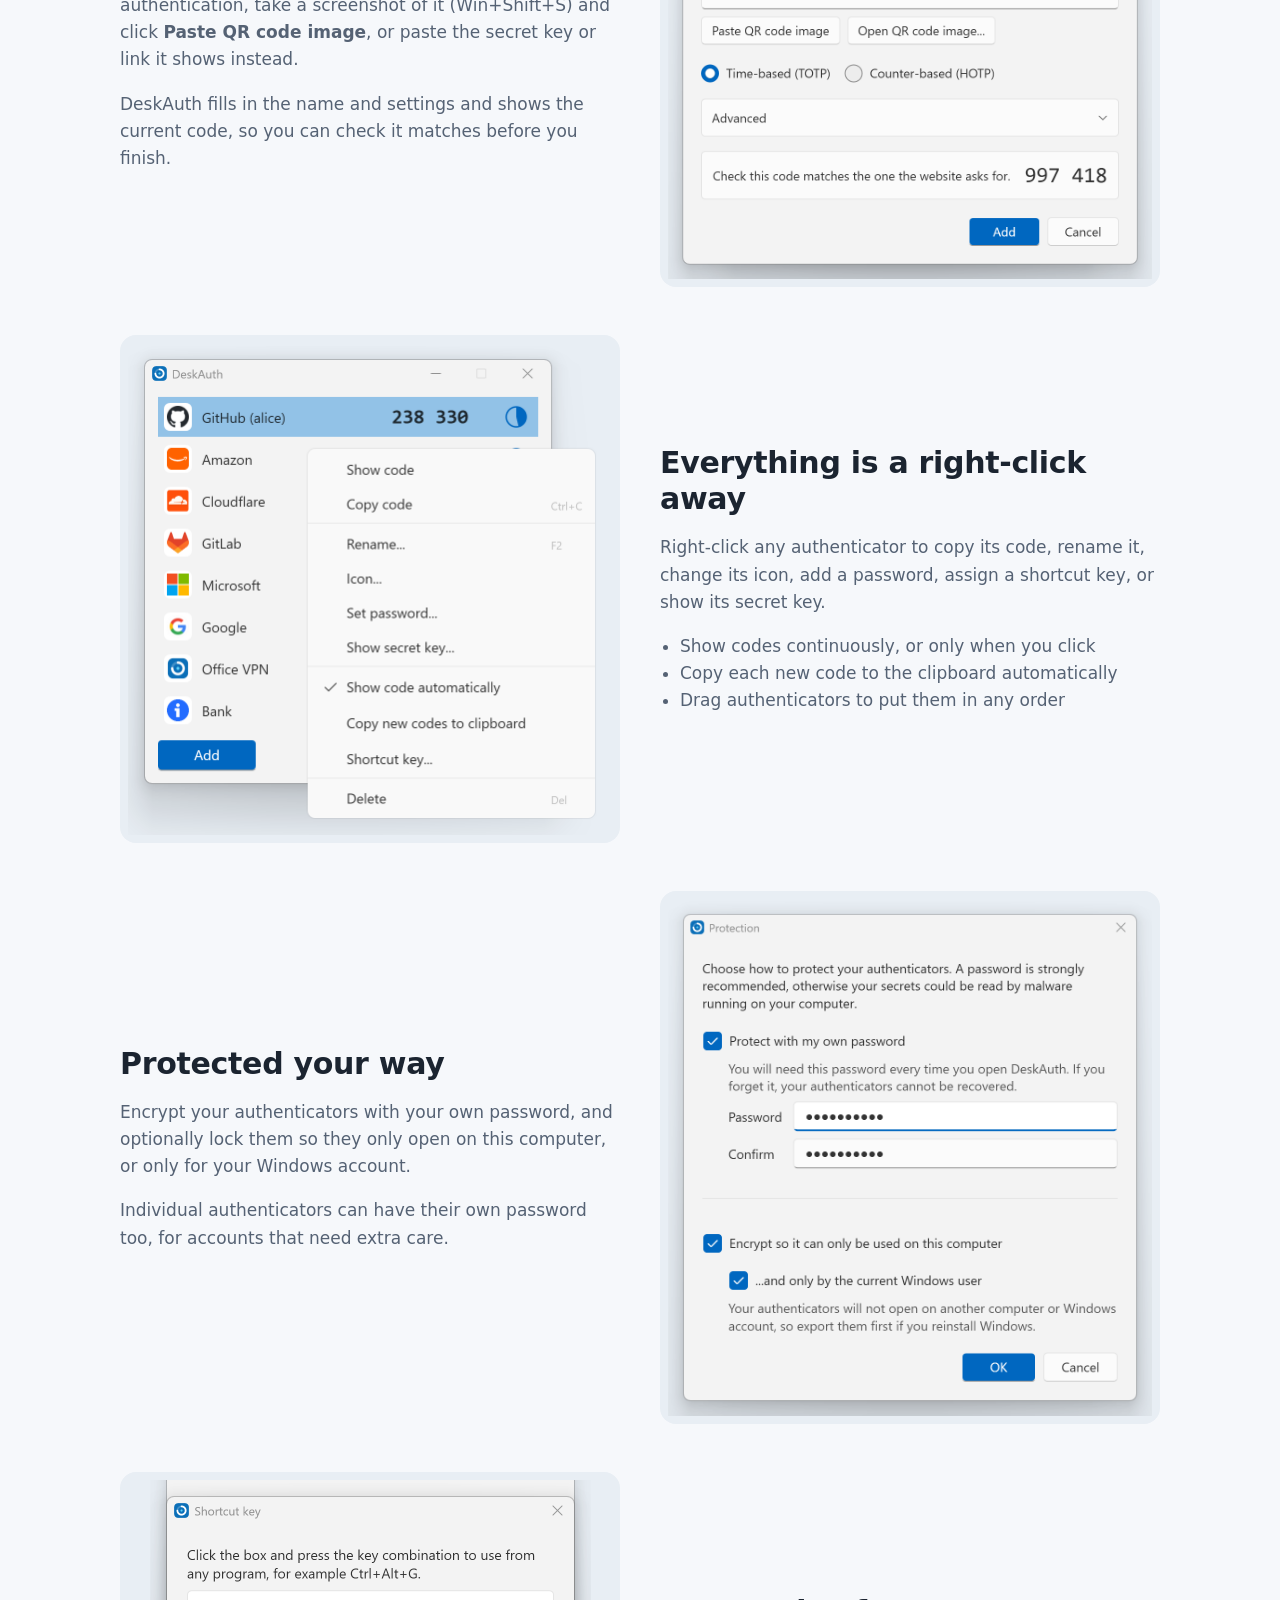
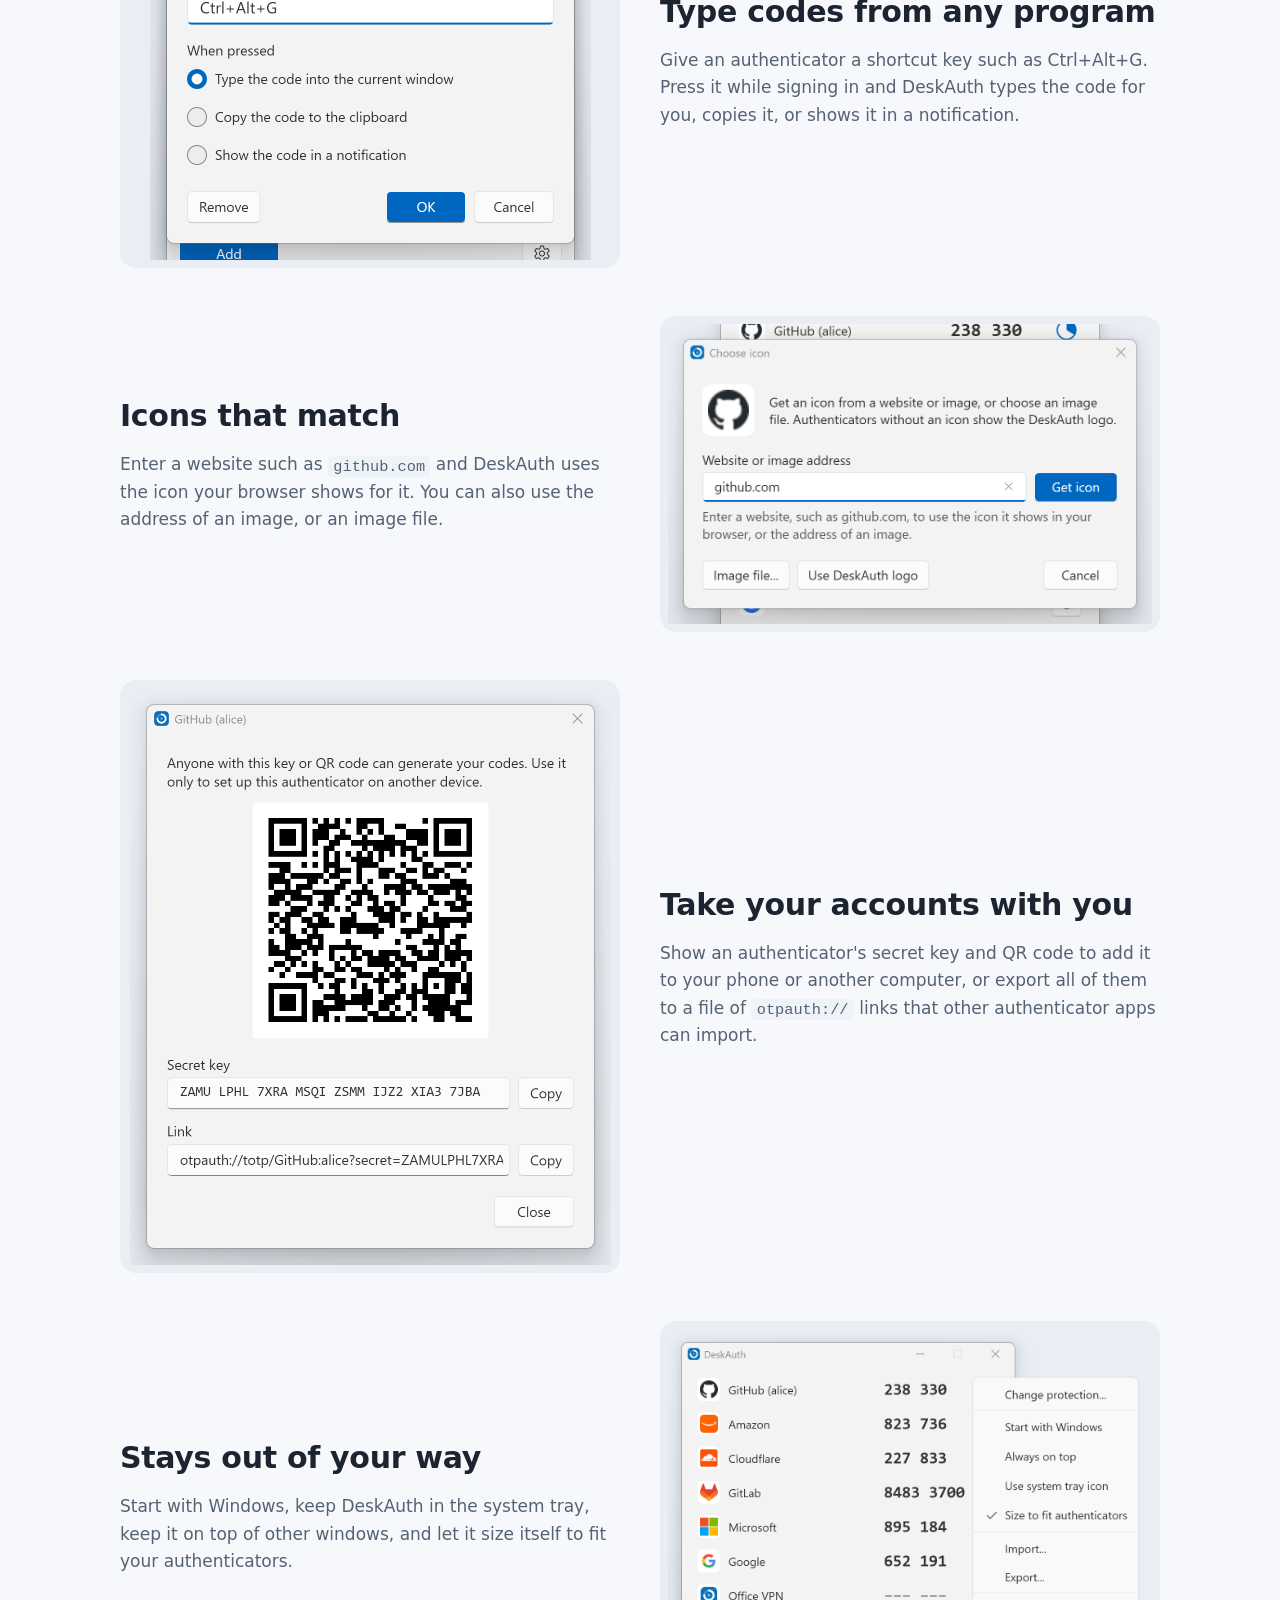
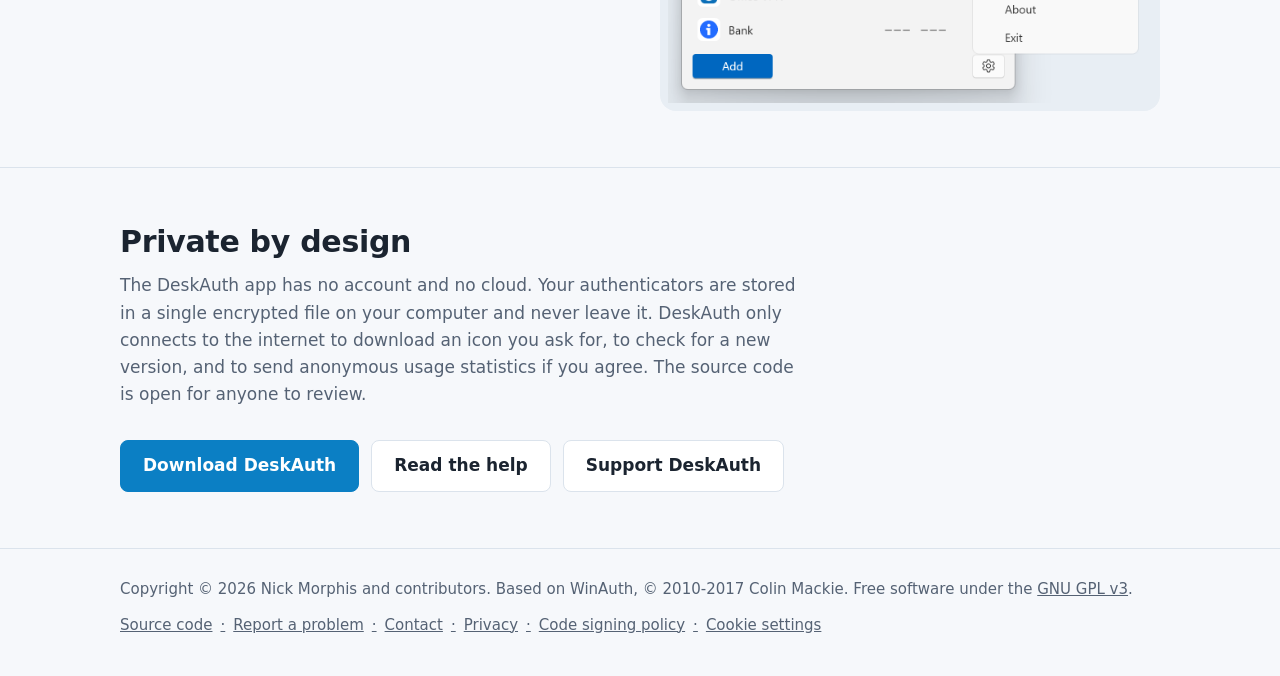
==== commit f3e7d73b: "Show DeskAuth 4.3.0 on the website" ====
--- a/docs/index.html
+++ b/docs/index.html
@@ -36,7 +36,7 @@
             <a class="button primary" href="download.html">Download DeskAuth</a>
             <a class="button" href="https://github.com/DeskAuth/DeskAuth">View source</a>
           </div>
-          <p class="note">Version <span data-version>4.2.0</span>, for Windows 10 and 11. Portable, no installation, no account, and your secrets never leave your computer.</p>
+          <p class="note">Version <span data-version>4.3.0</span>, for Windows 10 and 11. Portable, no installation, no account, and your secrets never leave your computer.</p>
         </div>
         <div class="hero-shot stage">
           <picture>
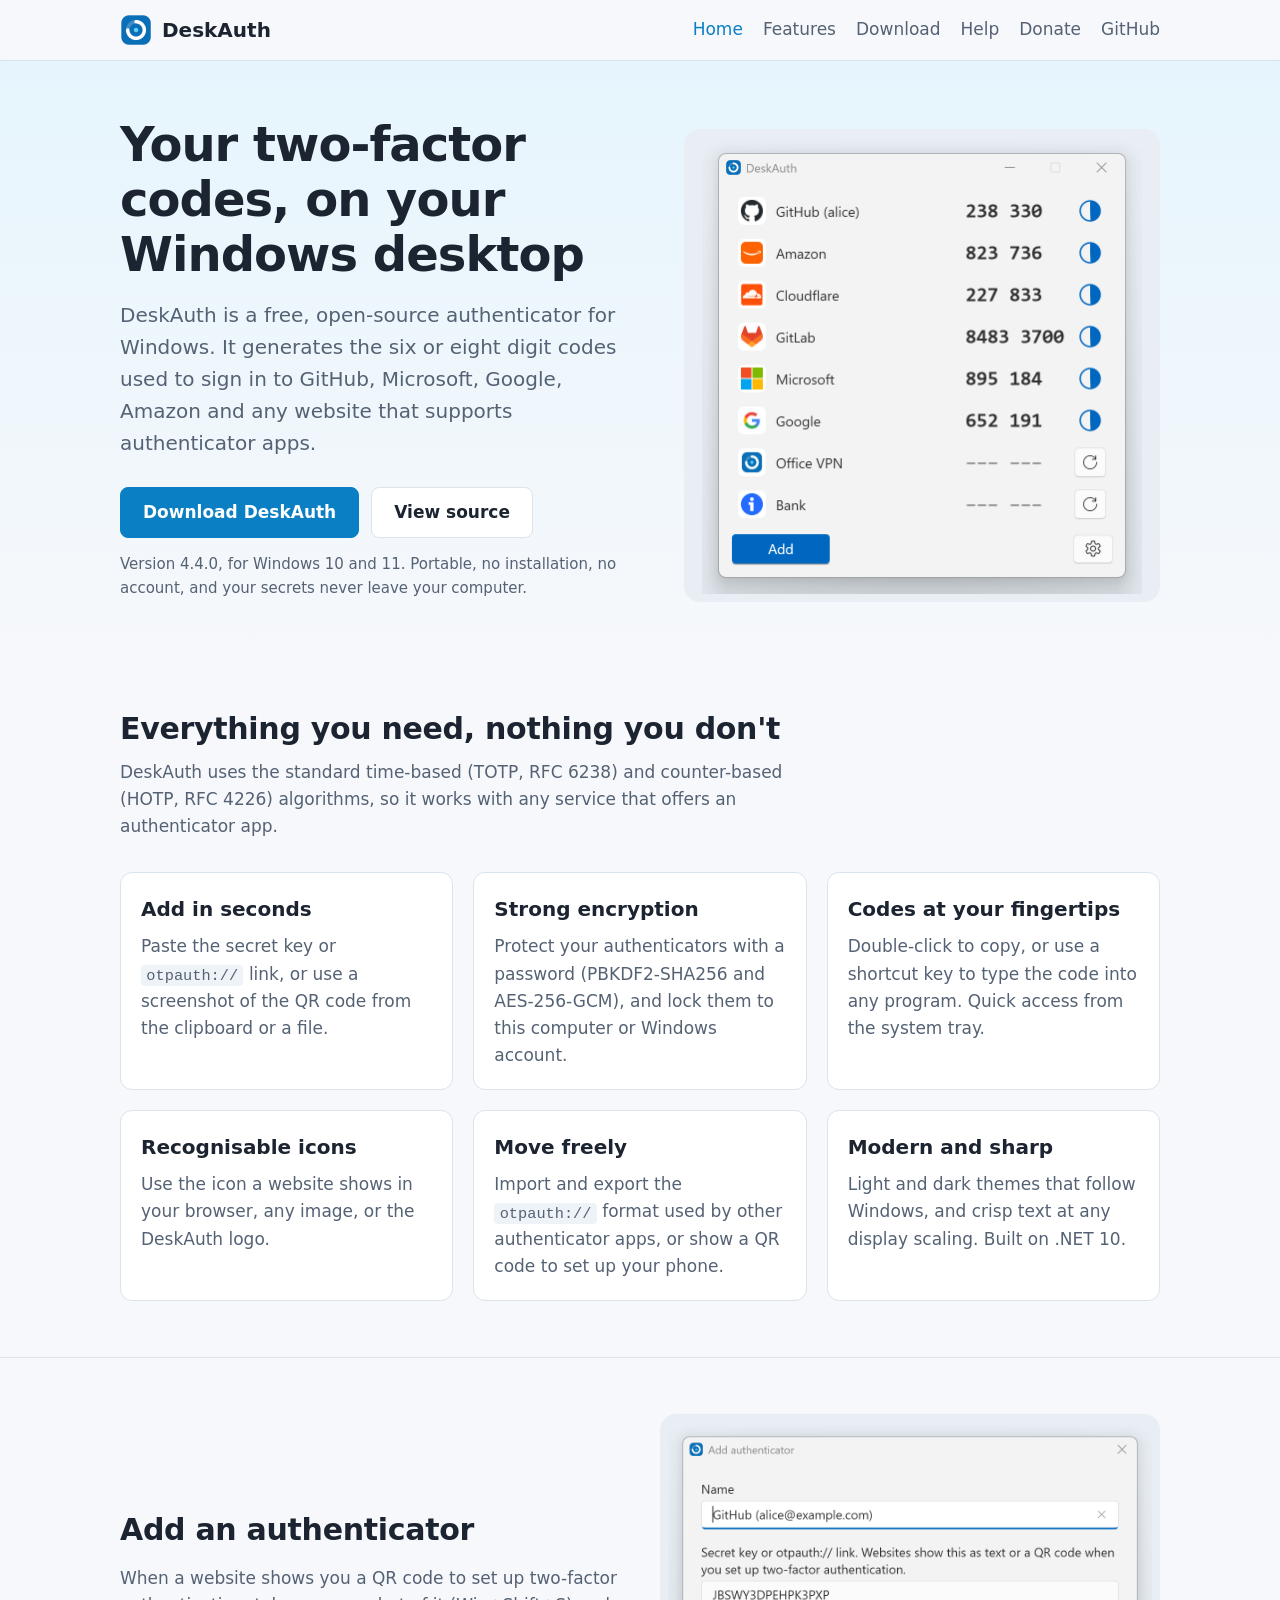
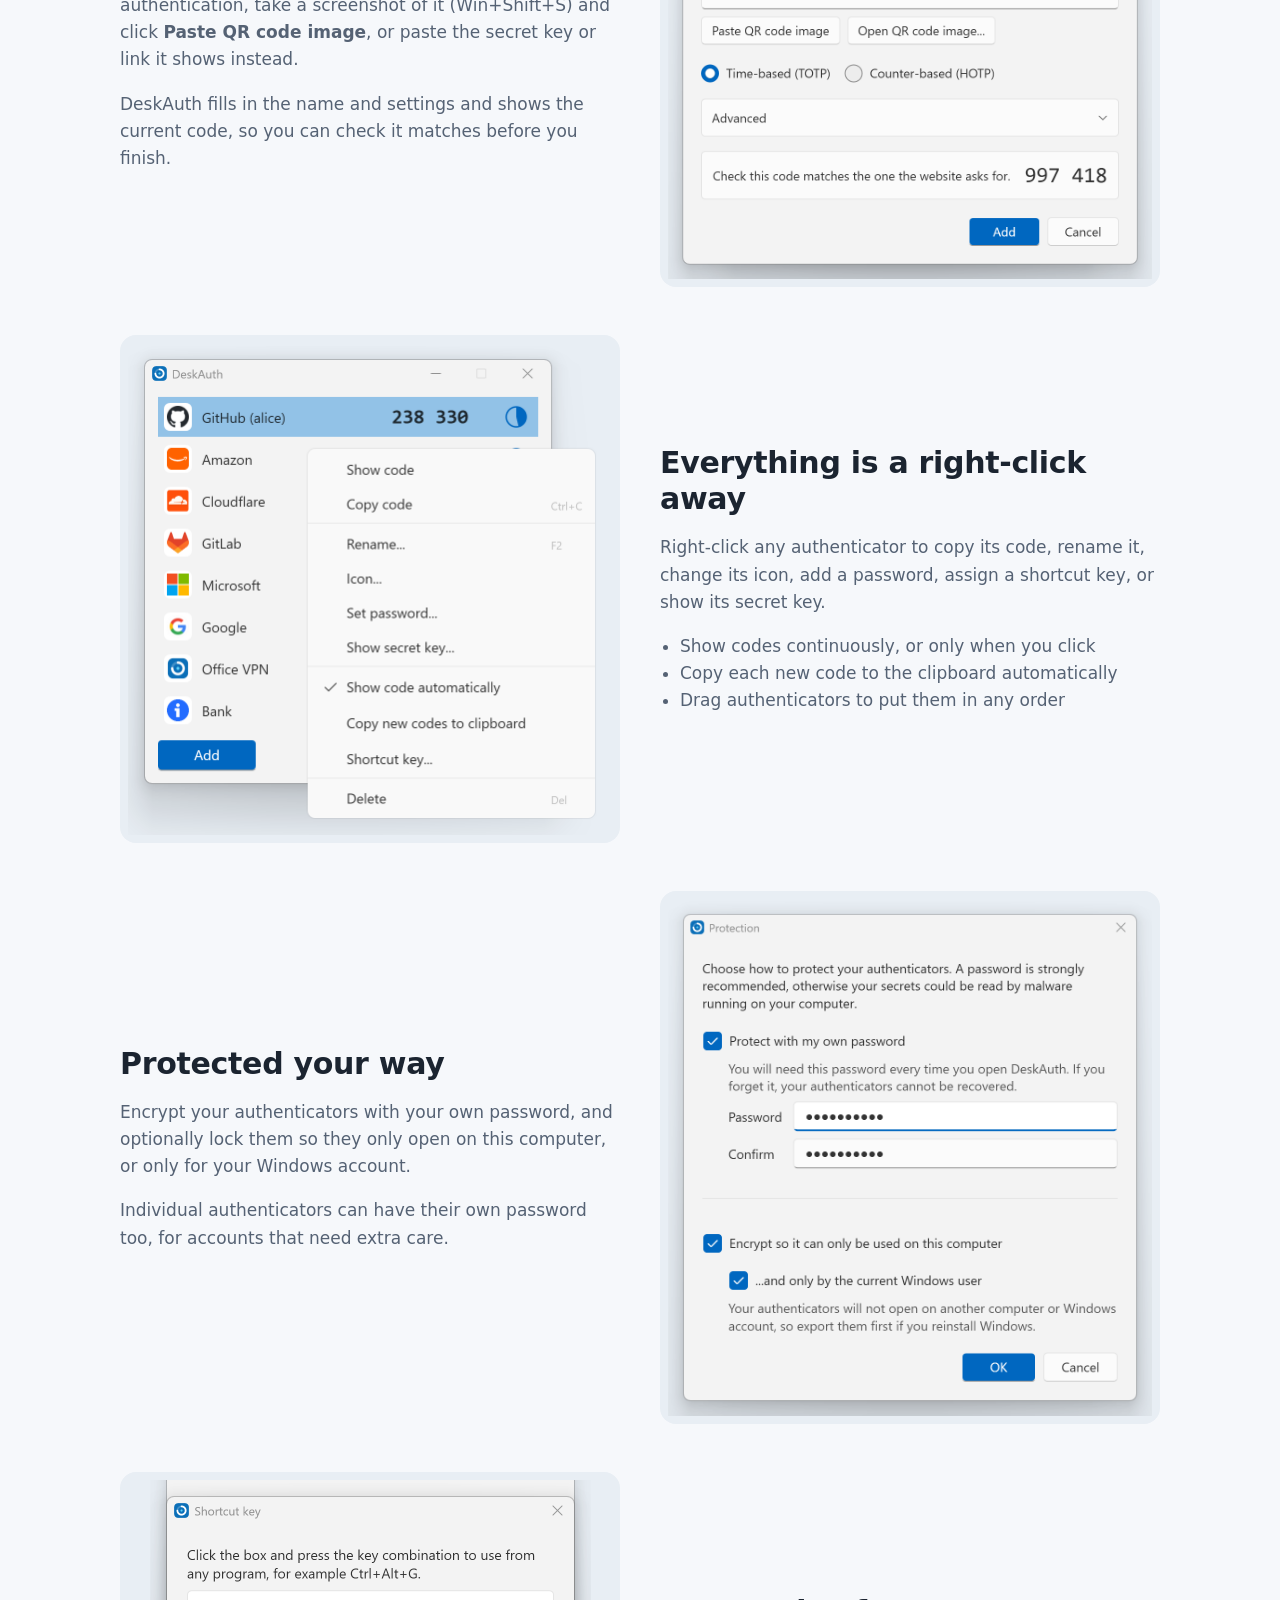
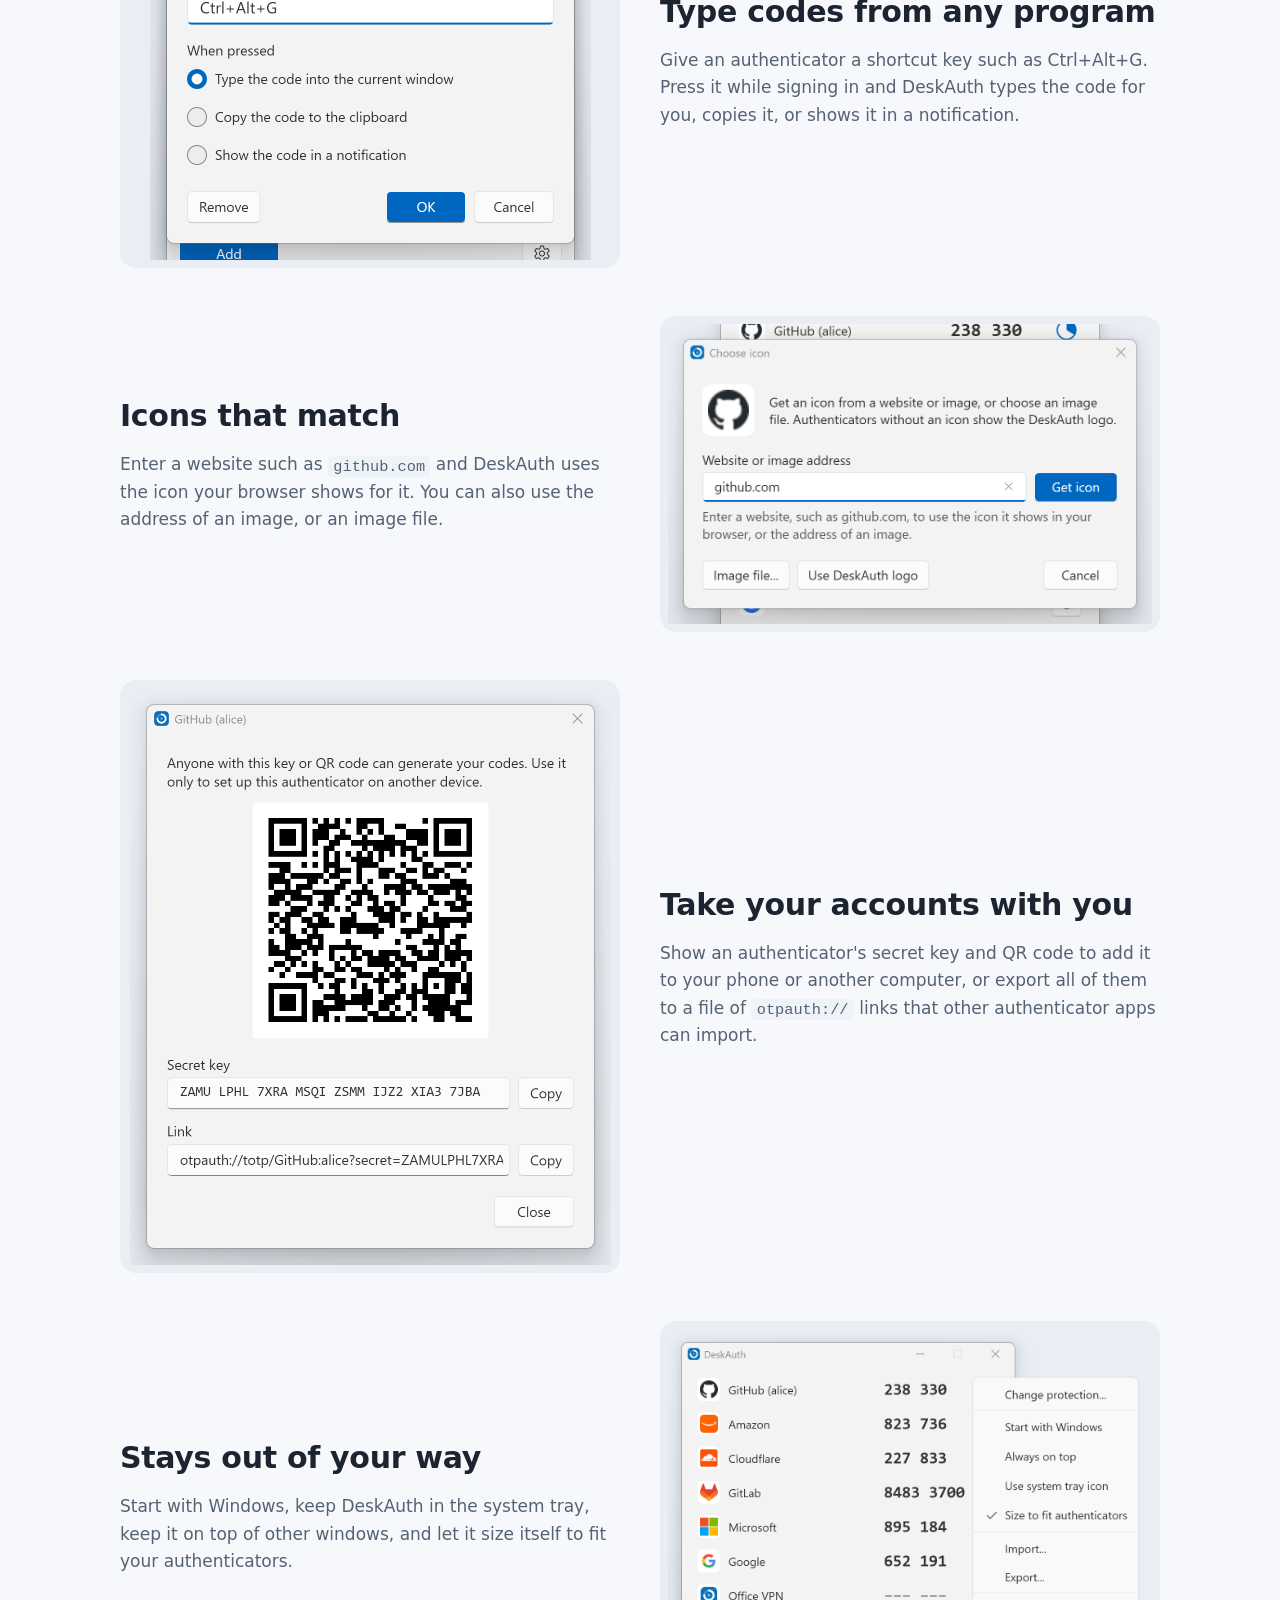
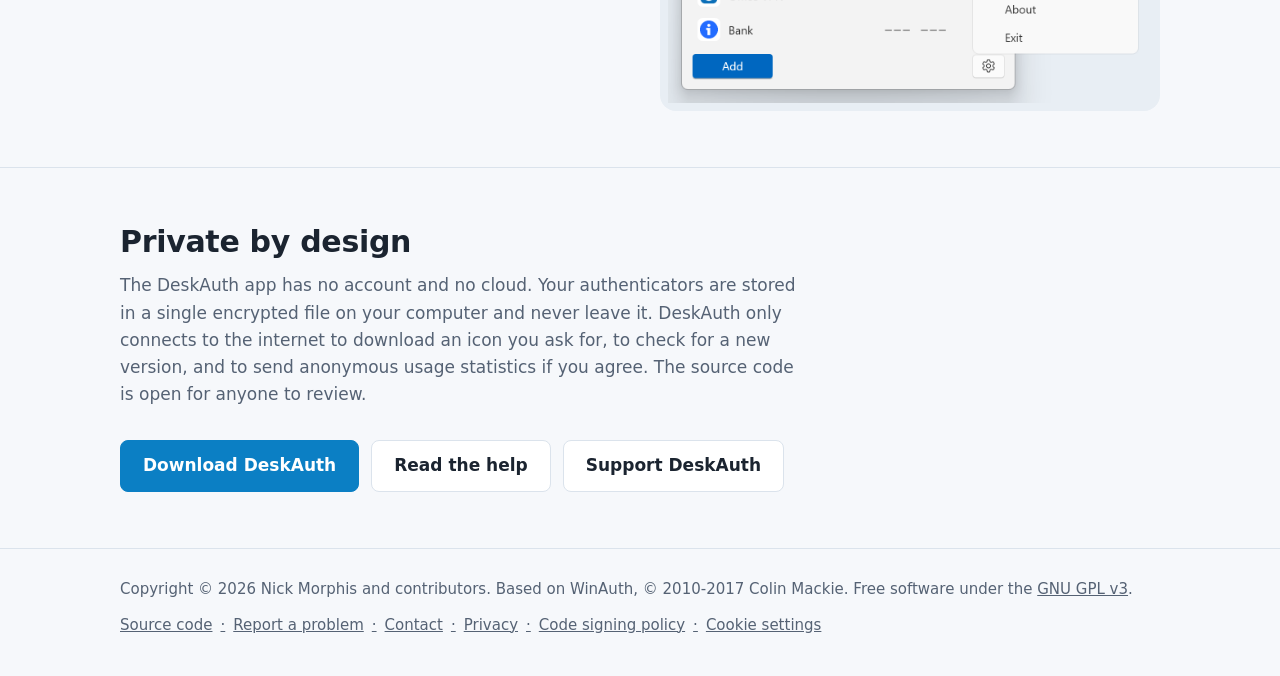
==== commit 5465988f: "Show DeskAuth 4.4.0 on the website" ====
--- a/docs/index.html
+++ b/docs/index.html
@@ -36,7 +36,7 @@
             <a class="button primary" href="download.html">Download DeskAuth</a>
             <a class="button" href="https://github.com/DeskAuth/DeskAuth">View source</a>
           </div>
-          <p class="note">Version <span data-version>4.3.0</span>, for Windows 10 and 11. Portable, no installation, no account, and your secrets never leave your computer.</p>
+          <p class="note">Version <span data-version>4.4.0</span>, for Windows 10 and 11. Portable, no installation, no account, and your secrets never leave your computer.</p>
         </div>
         <div class="hero-shot stage">
           <picture>
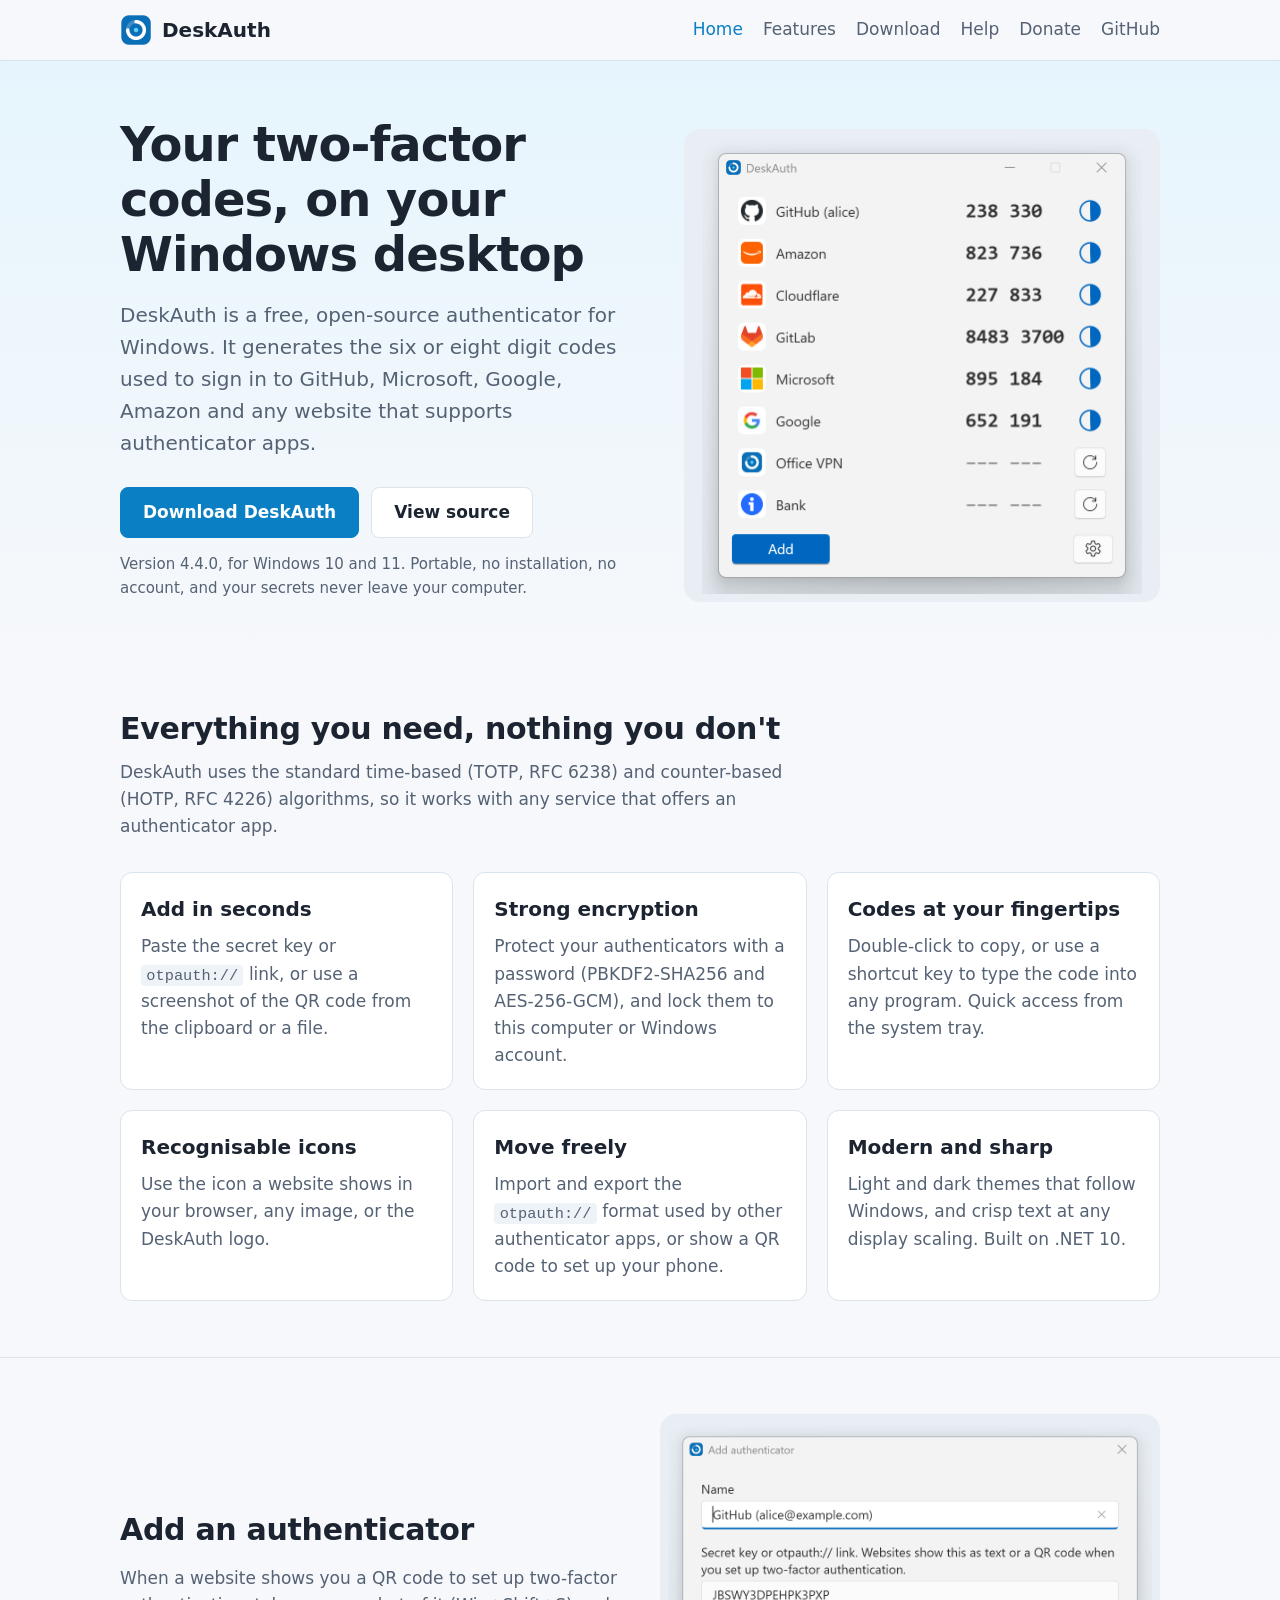
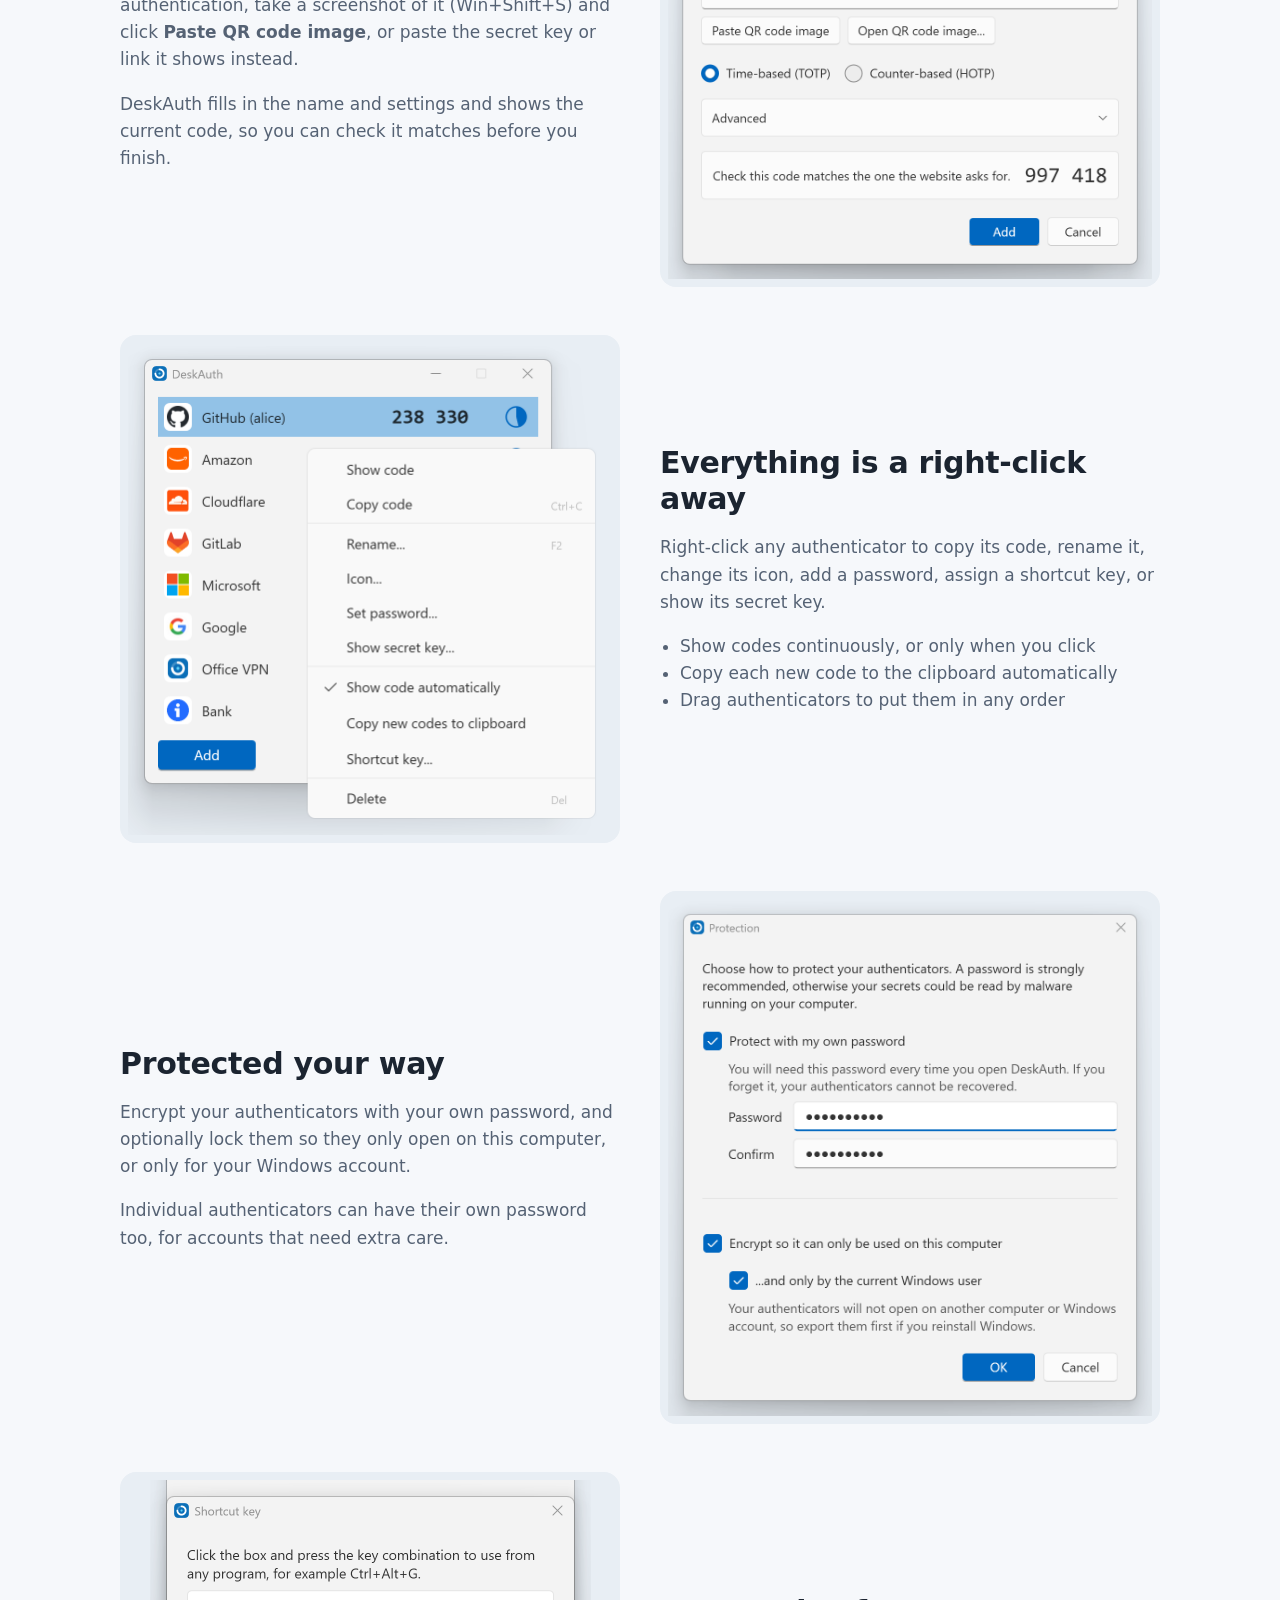
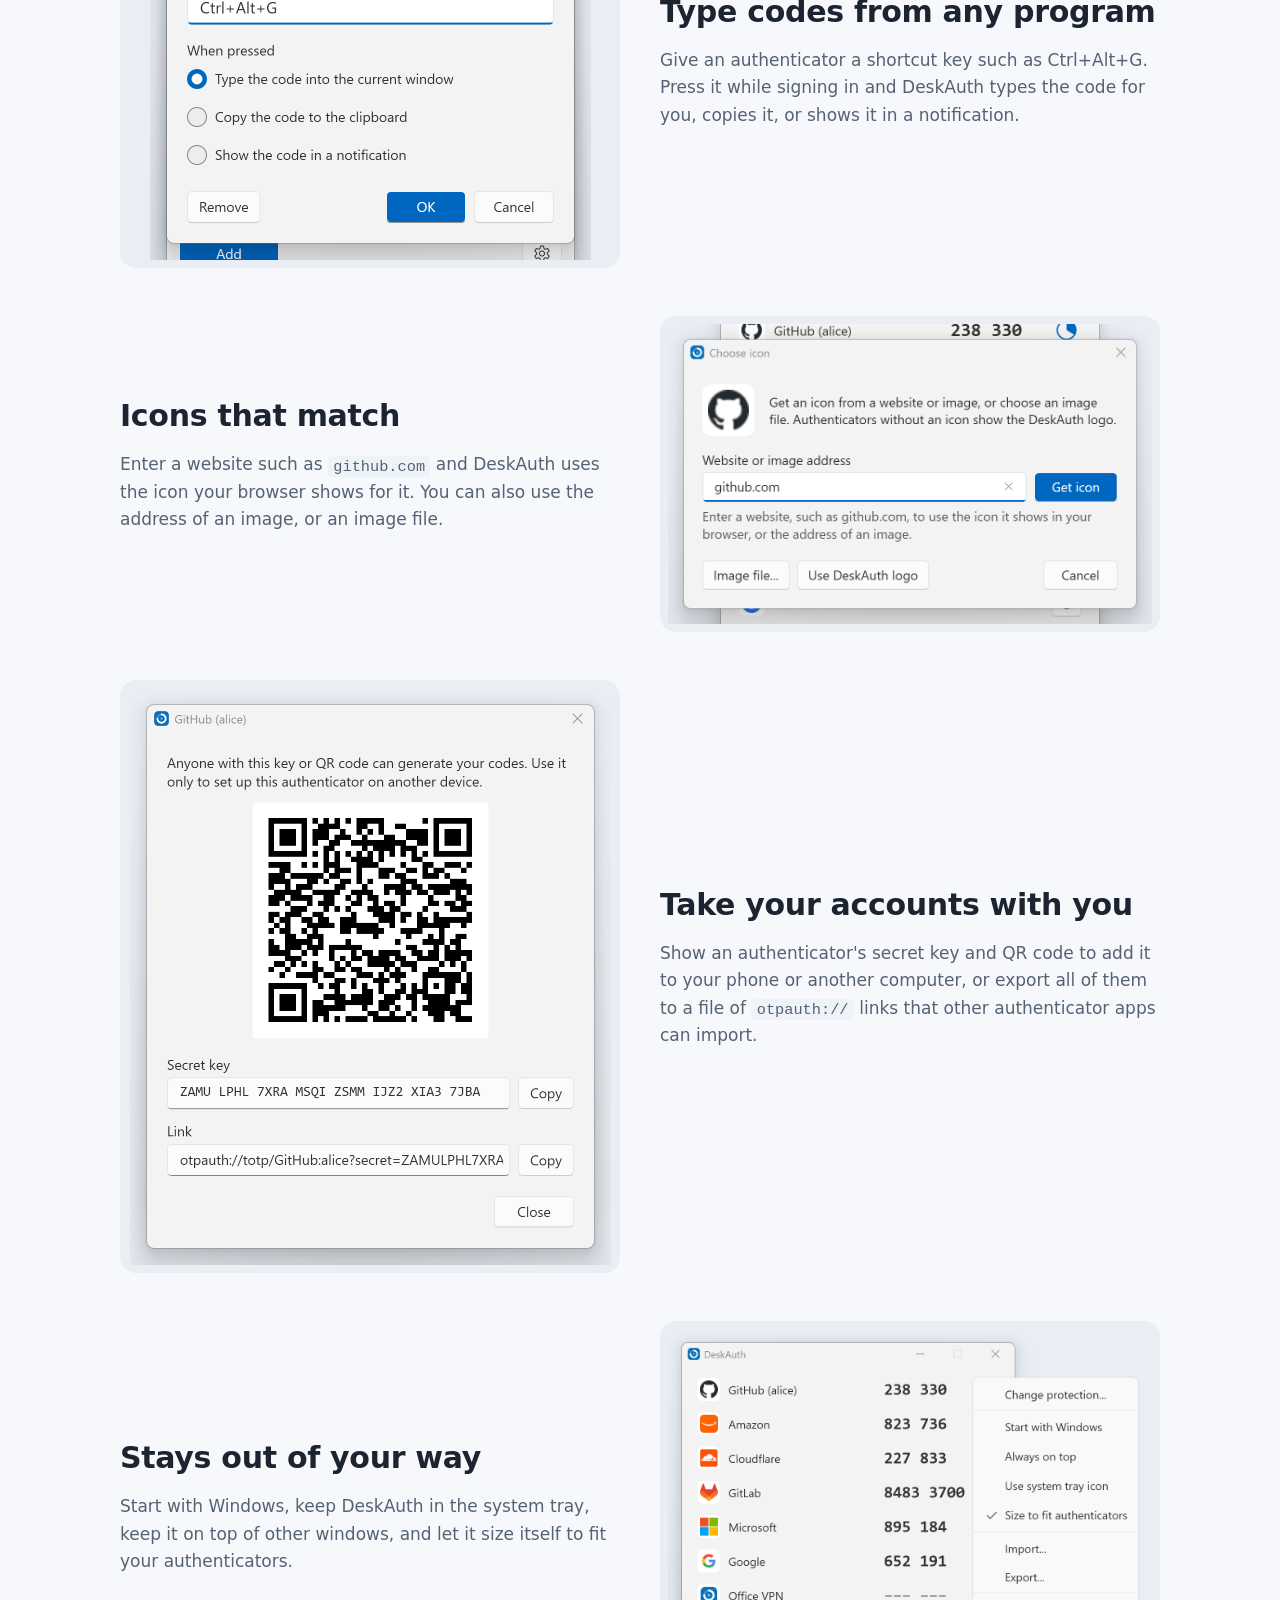
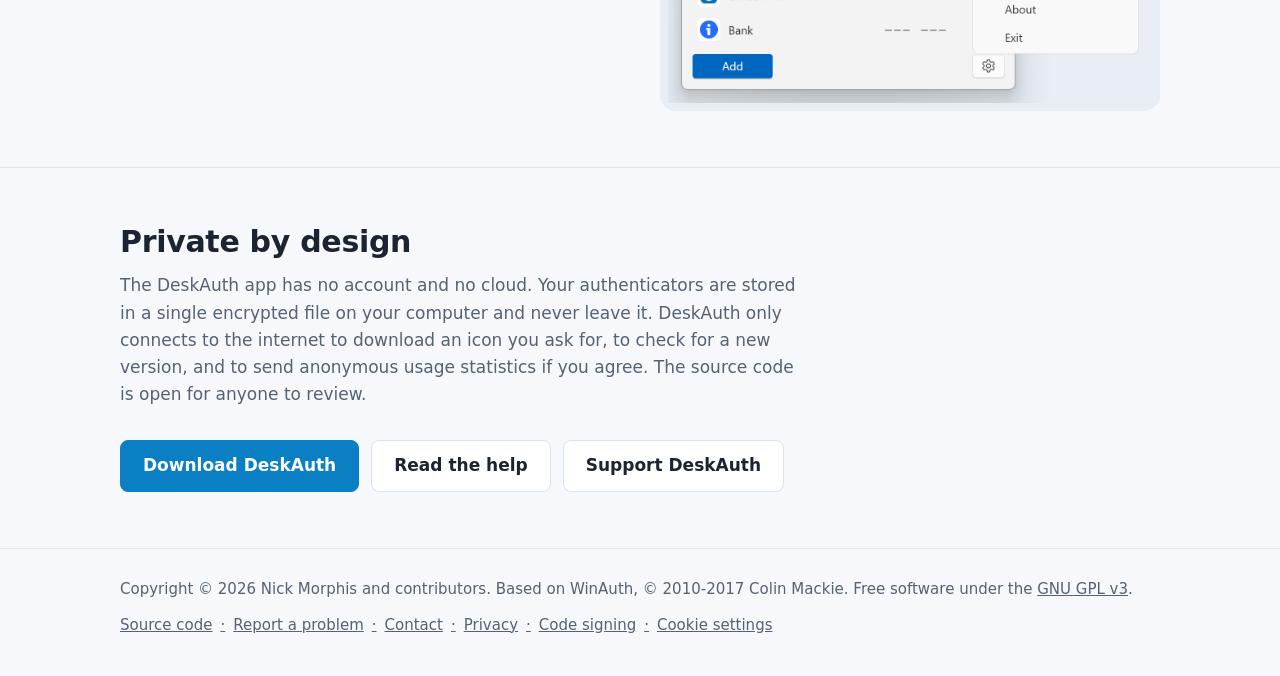
==== commit f0372dbf: "Say that downloads are not code signed The website and README read as if releases were signed throug" ====
--- a/docs/index.html
+++ b/docs/index.html
@@ -198,7 +198,7 @@
   <footer class="site-footer">
     <div class="container">
       <span>Copyright &copy; 2026 Nick Morphis and contributors. Based on WinAuth, &copy; 2010-2017 Colin Mackie. Free software under the <a href="https://github.com/DeskAuth/DeskAuth/blob/main/LICENSE">GNU GPL v3</a>.</span>
-      <span class="footer-links"><a href="https://github.com/DeskAuth/DeskAuth">Source code</a><a href="https://github.com/DeskAuth/DeskAuth/issues">Report a problem</a><a href="mailto:contact@deskauth.com">Contact</a><a href="privacy.html">Privacy</a><a href="code-signing.html">Code signing policy</a><a href="privacy.html#choices" data-cookie-settings>Cookie settings</a></span>
+      <span class="footer-links"><a href="https://github.com/DeskAuth/DeskAuth">Source code</a><a href="https://github.com/DeskAuth/DeskAuth/issues">Report a problem</a><a href="mailto:contact@deskauth.com">Contact</a><a href="privacy.html">Privacy</a><a href="code-signing.html">Code signing</a><a href="privacy.html#choices" data-cookie-settings>Cookie settings</a></span>
     </div>
   </footer>
 </body>
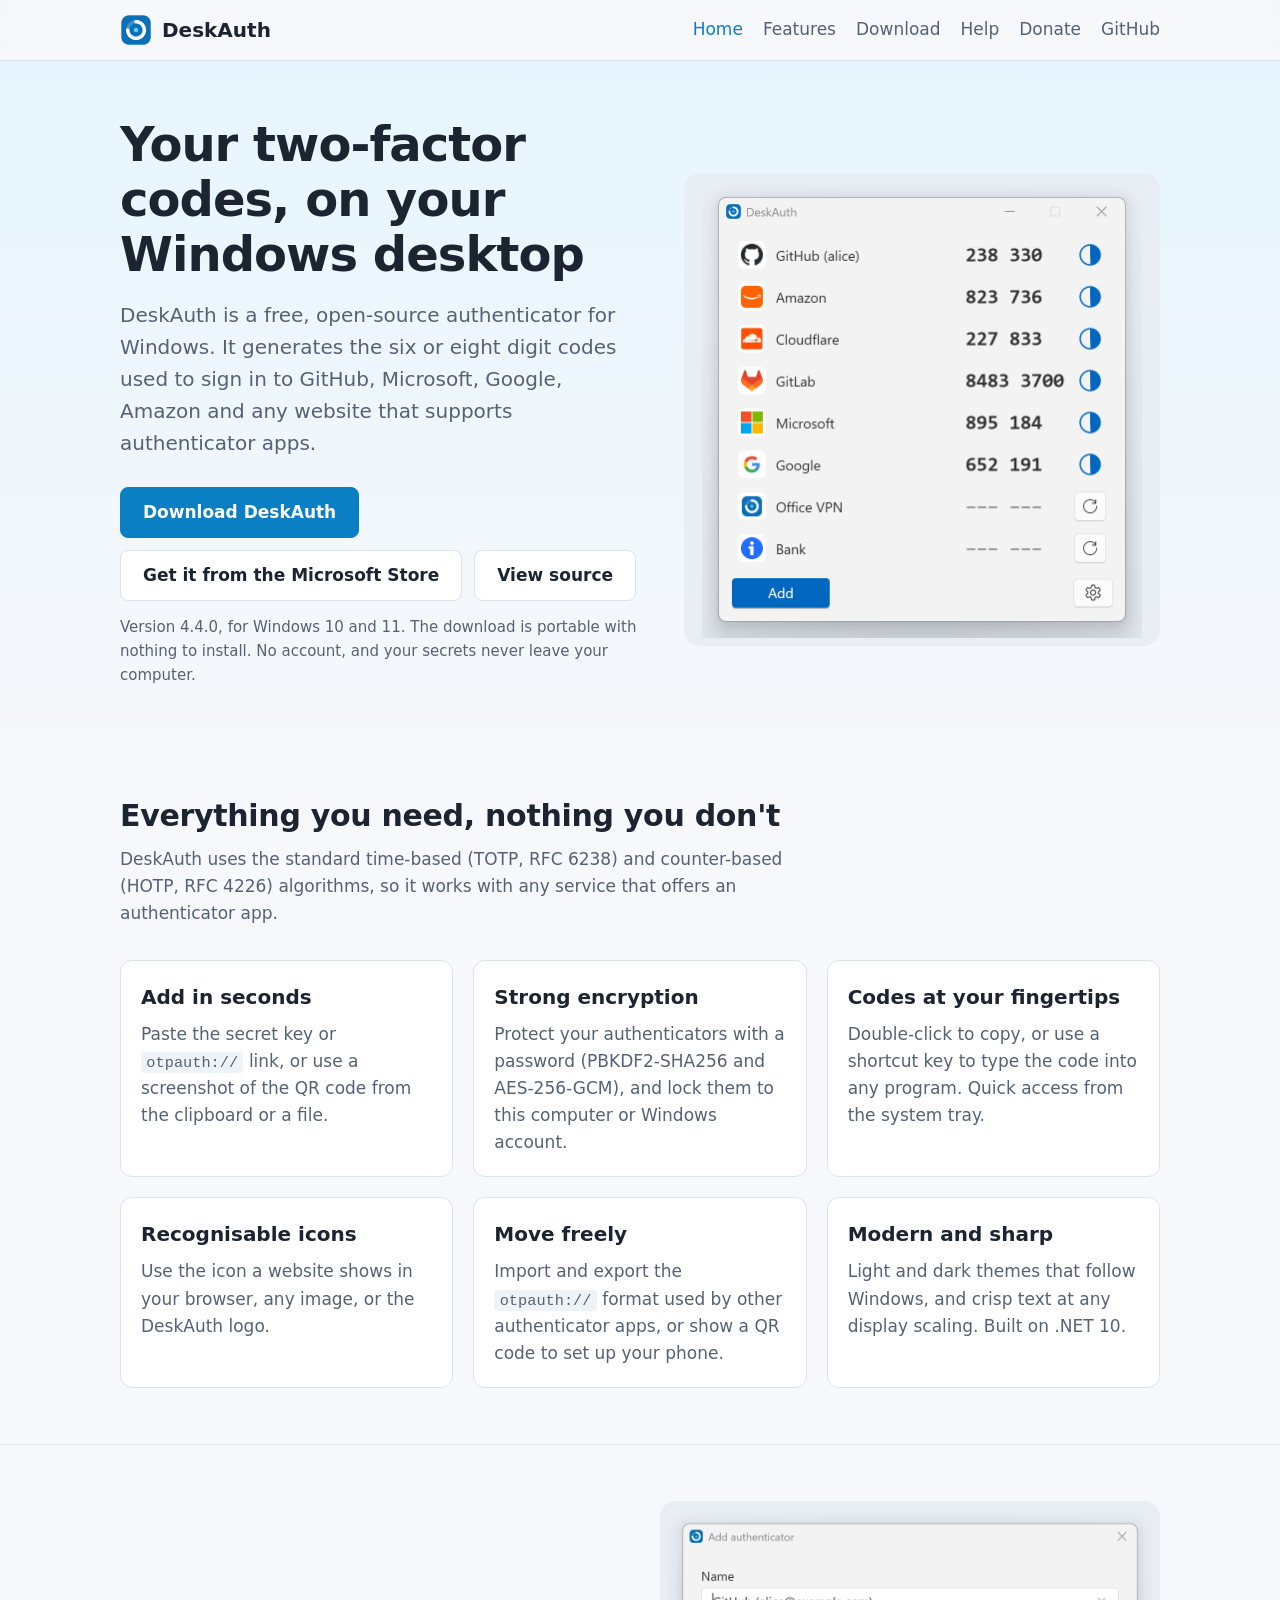
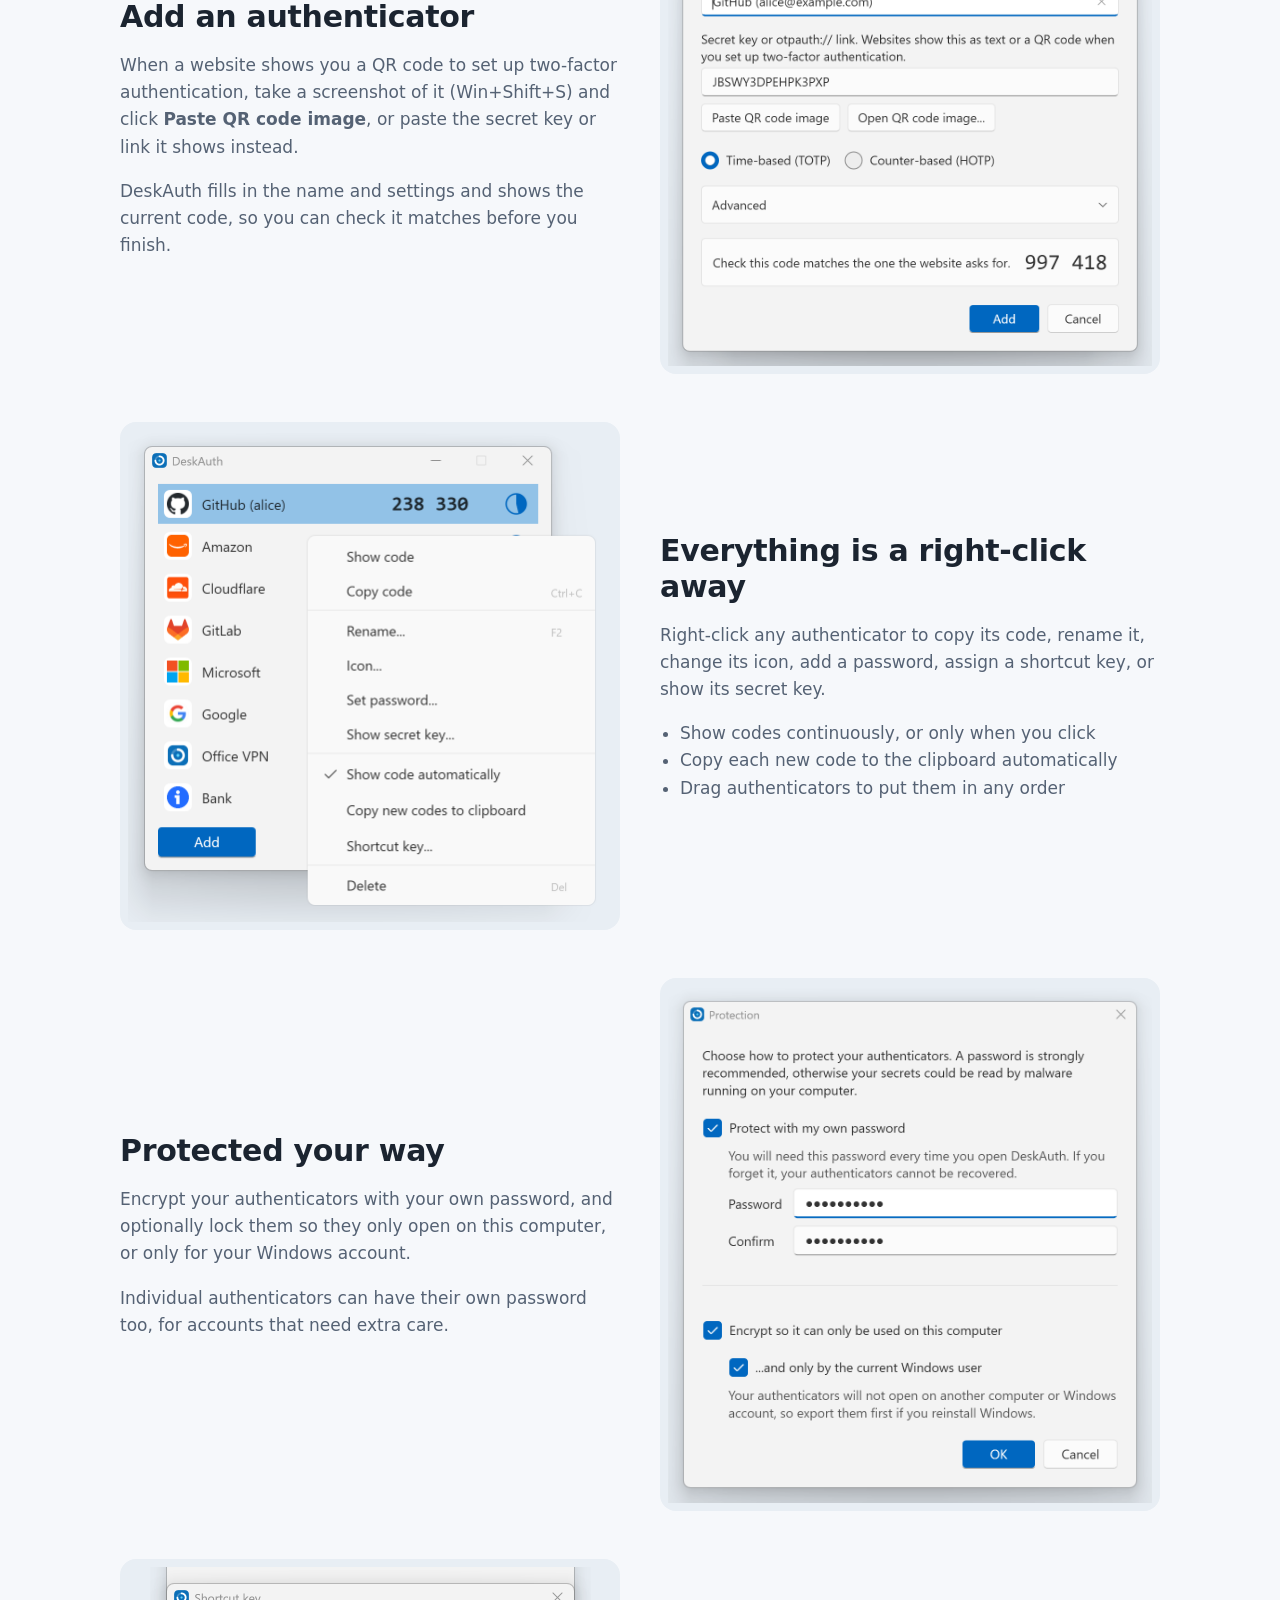
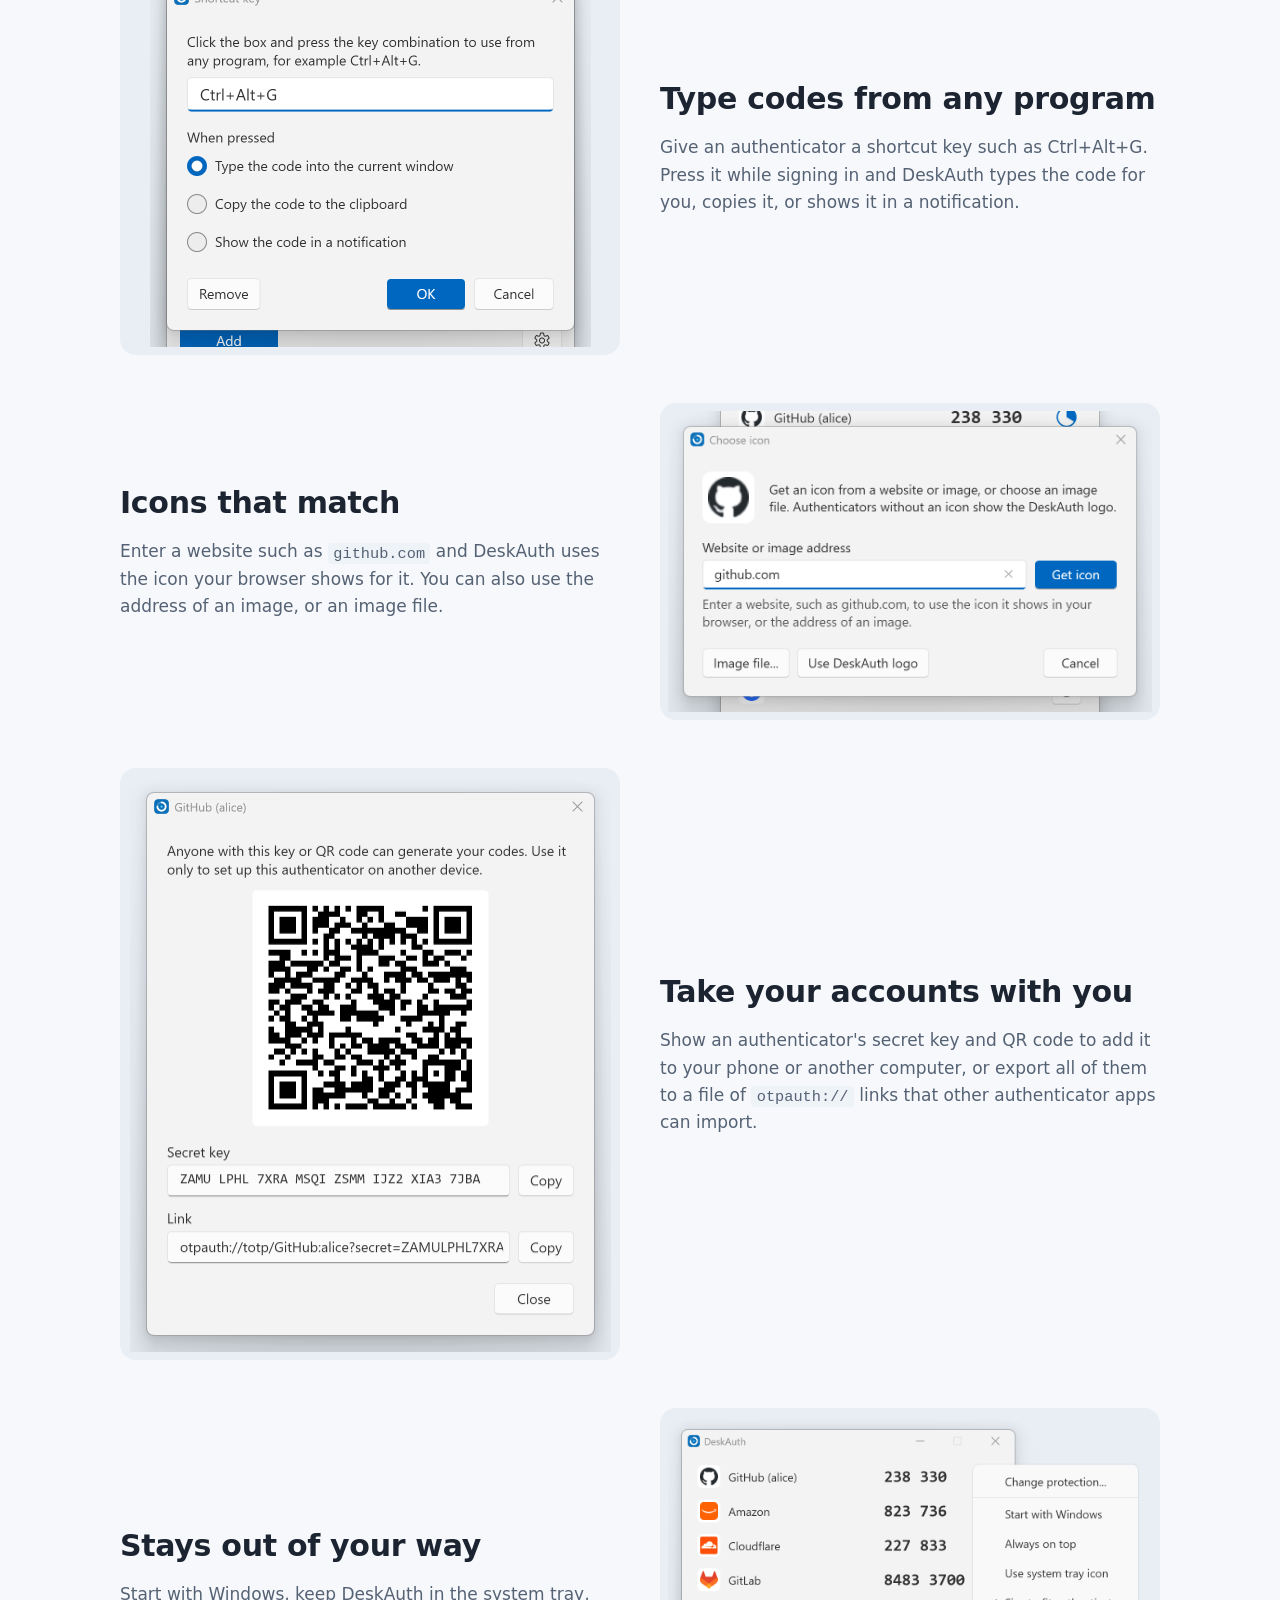
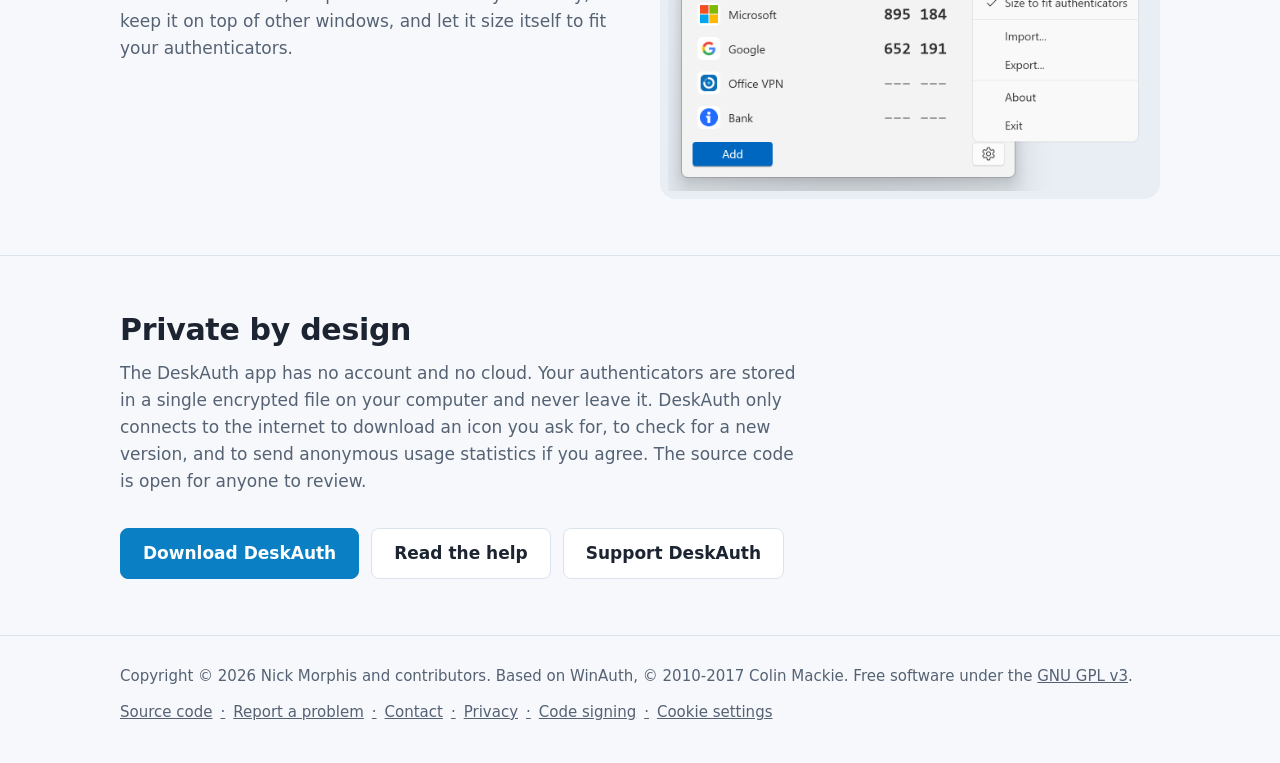
==== commit 4334c4fd: "Add a Microsoft Store button to the home page The note under the buttons now says the download is po" ====
--- a/docs/index.html
+++ b/docs/index.html
@@ -34,9 +34,10 @@
           <p class="lead">DeskAuth is a free, open-source authenticator for Windows. It generates the six or eight digit codes used to sign in to GitHub, Microsoft, Google, Amazon and any website that supports authenticator apps.</p>
           <div class="buttons">
             <a class="button primary" href="download.html">Download DeskAuth</a>
+            <a class="button" href="https://apps.microsoft.com/detail/9p5n2stqrr5q">Get it from the Microsoft Store</a>
             <a class="button" href="https://github.com/DeskAuth/DeskAuth">View source</a>
           </div>
-          <p class="note">Version <span data-version>4.4.0</span>, for Windows 10 and 11. Portable, no installation, no account, and your secrets never leave your computer.</p>
+          <p class="note">Version <span data-version>4.4.0</span>, for Windows 10 and 11. The download is portable with nothing to install. No account, and your secrets never leave your computer.</p>
         </div>
         <div class="hero-shot stage">
           <picture>
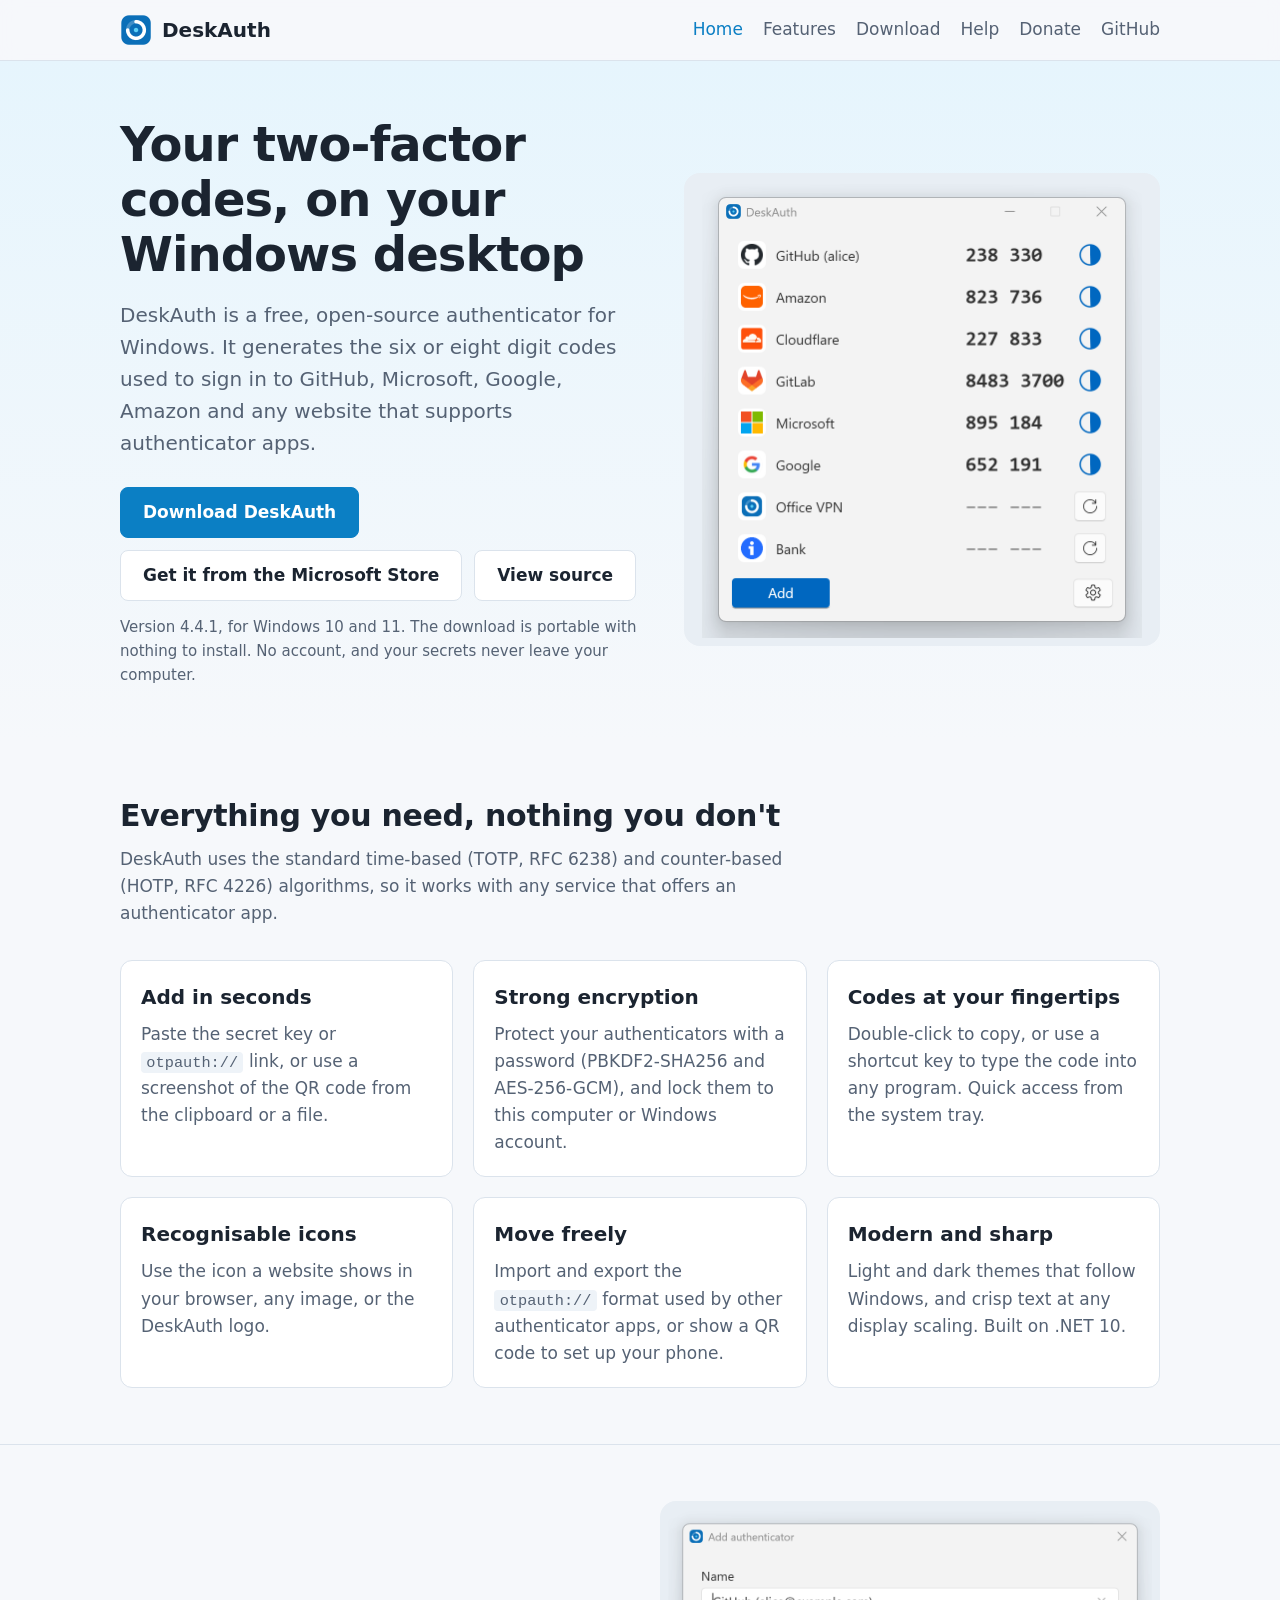
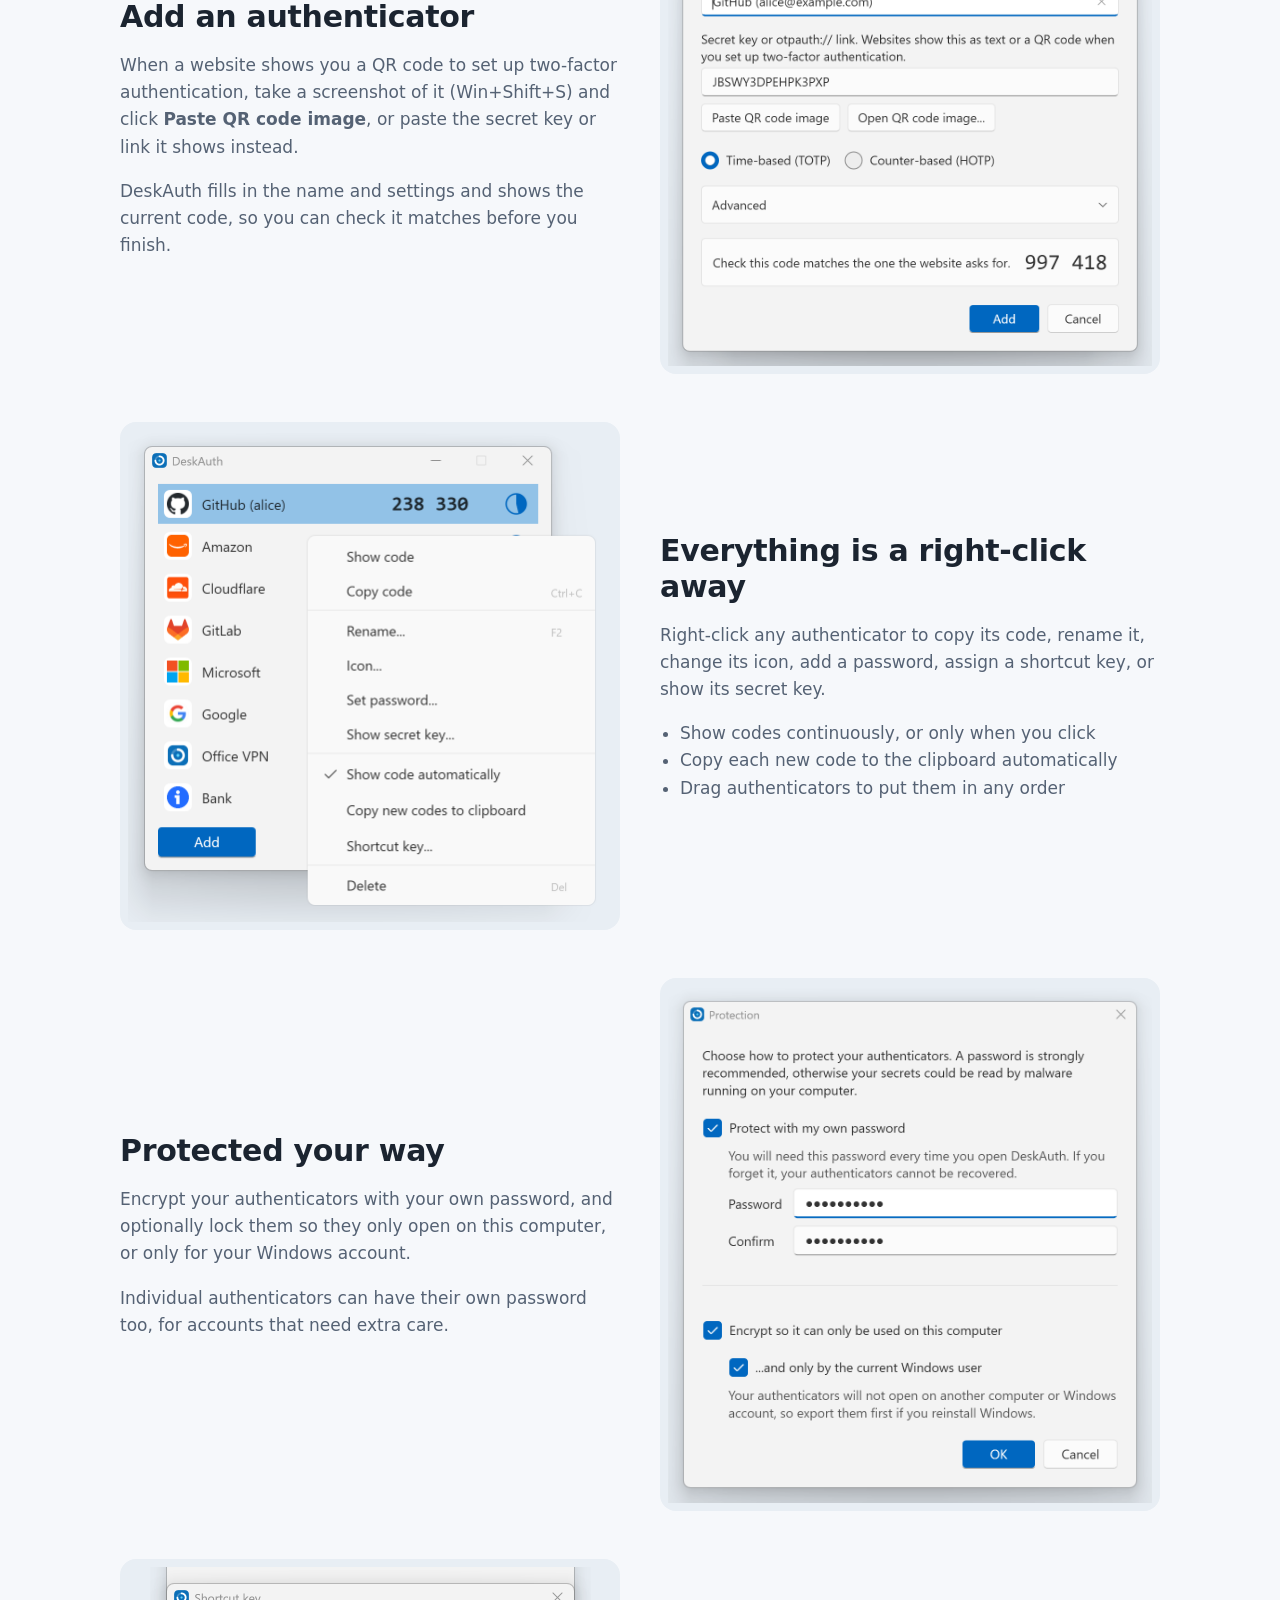
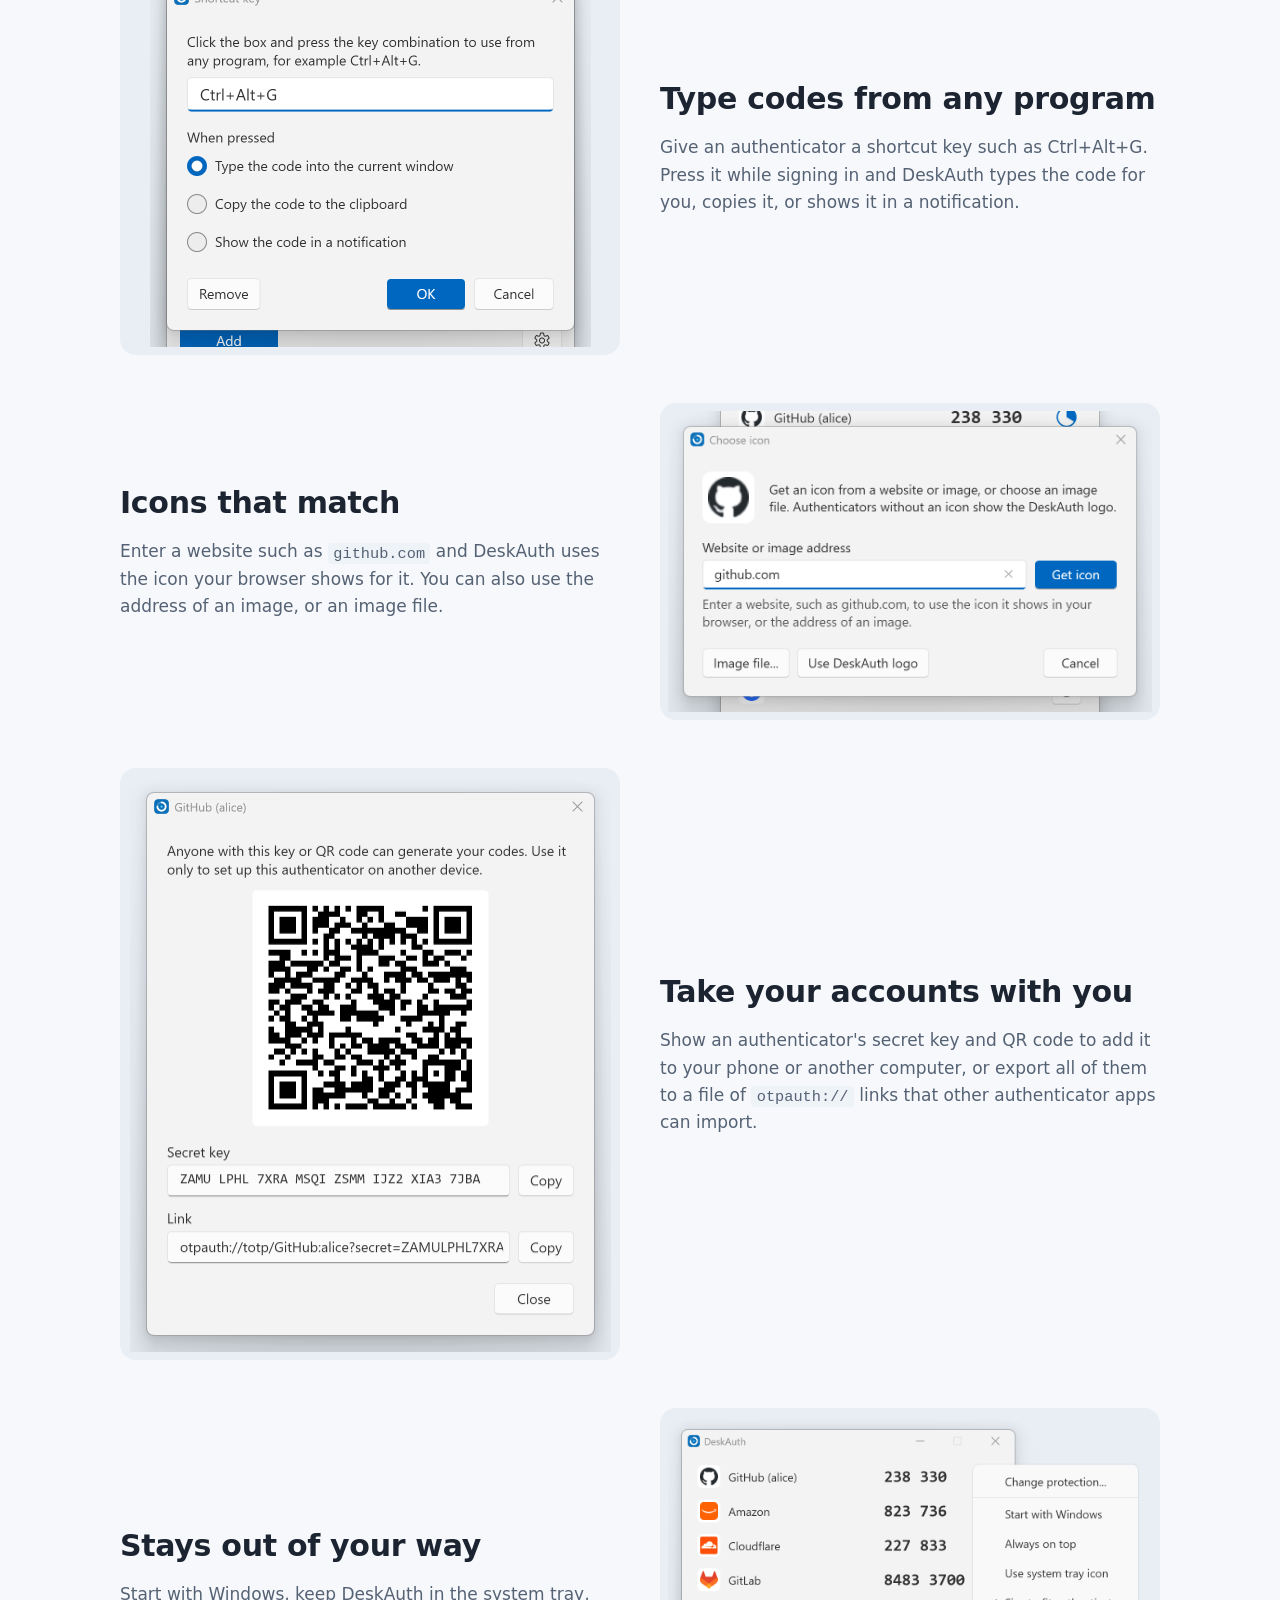
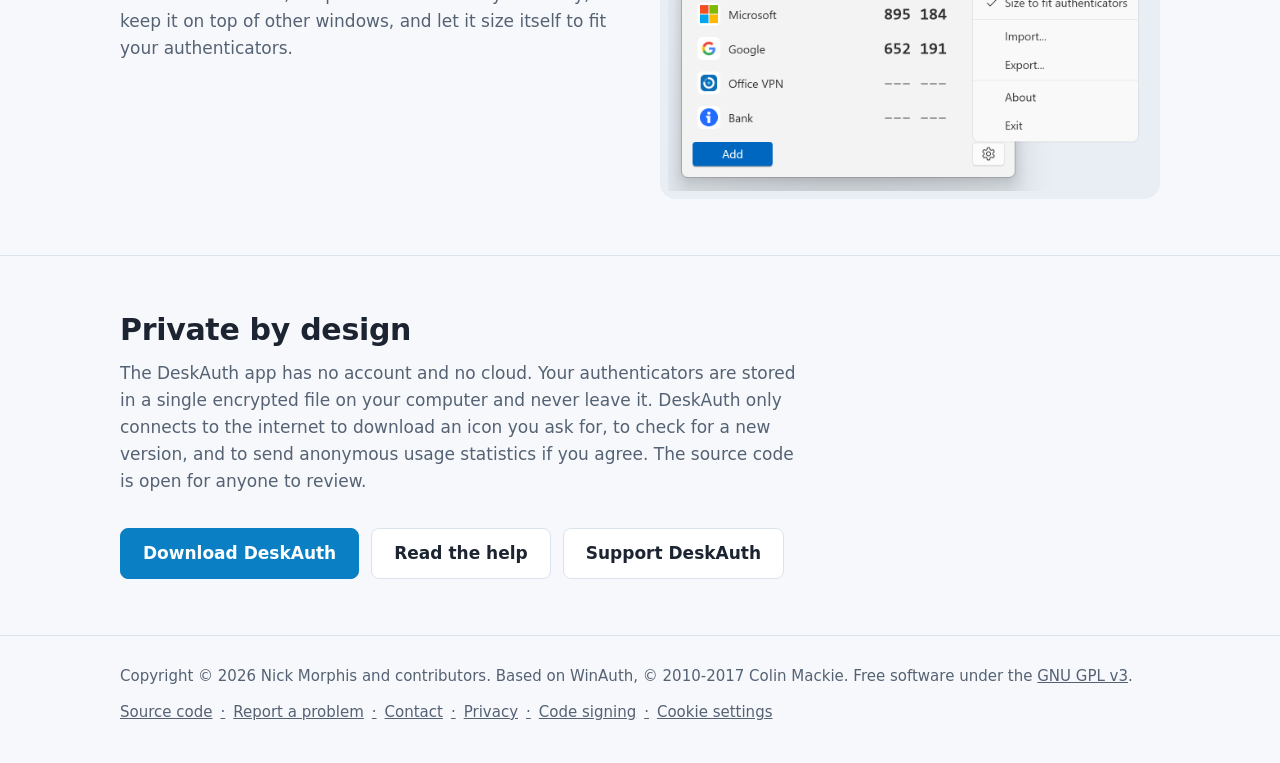
==== commit 3439a455: "Show DeskAuth 4.4.1 on the website" ====
--- a/docs/index.html
+++ b/docs/index.html
@@ -37,7 +37,7 @@
             <a class="button" href="https://apps.microsoft.com/detail/9p5n2stqrr5q">Get it from the Microsoft Store</a>
             <a class="button" href="https://github.com/DeskAuth/DeskAuth">View source</a>
           </div>
-          <p class="note">Version <span data-version>4.4.0</span>, for Windows 10 and 11. The download is portable with nothing to install. No account, and your secrets never leave your computer.</p>
+          <p class="note">Version <span data-version>4.4.1</span>, for Windows 10 and 11. The download is portable with nothing to install. No account, and your secrets never leave your computer.</p>
         </div>
         <div class="hero-shot stage">
           <picture>
